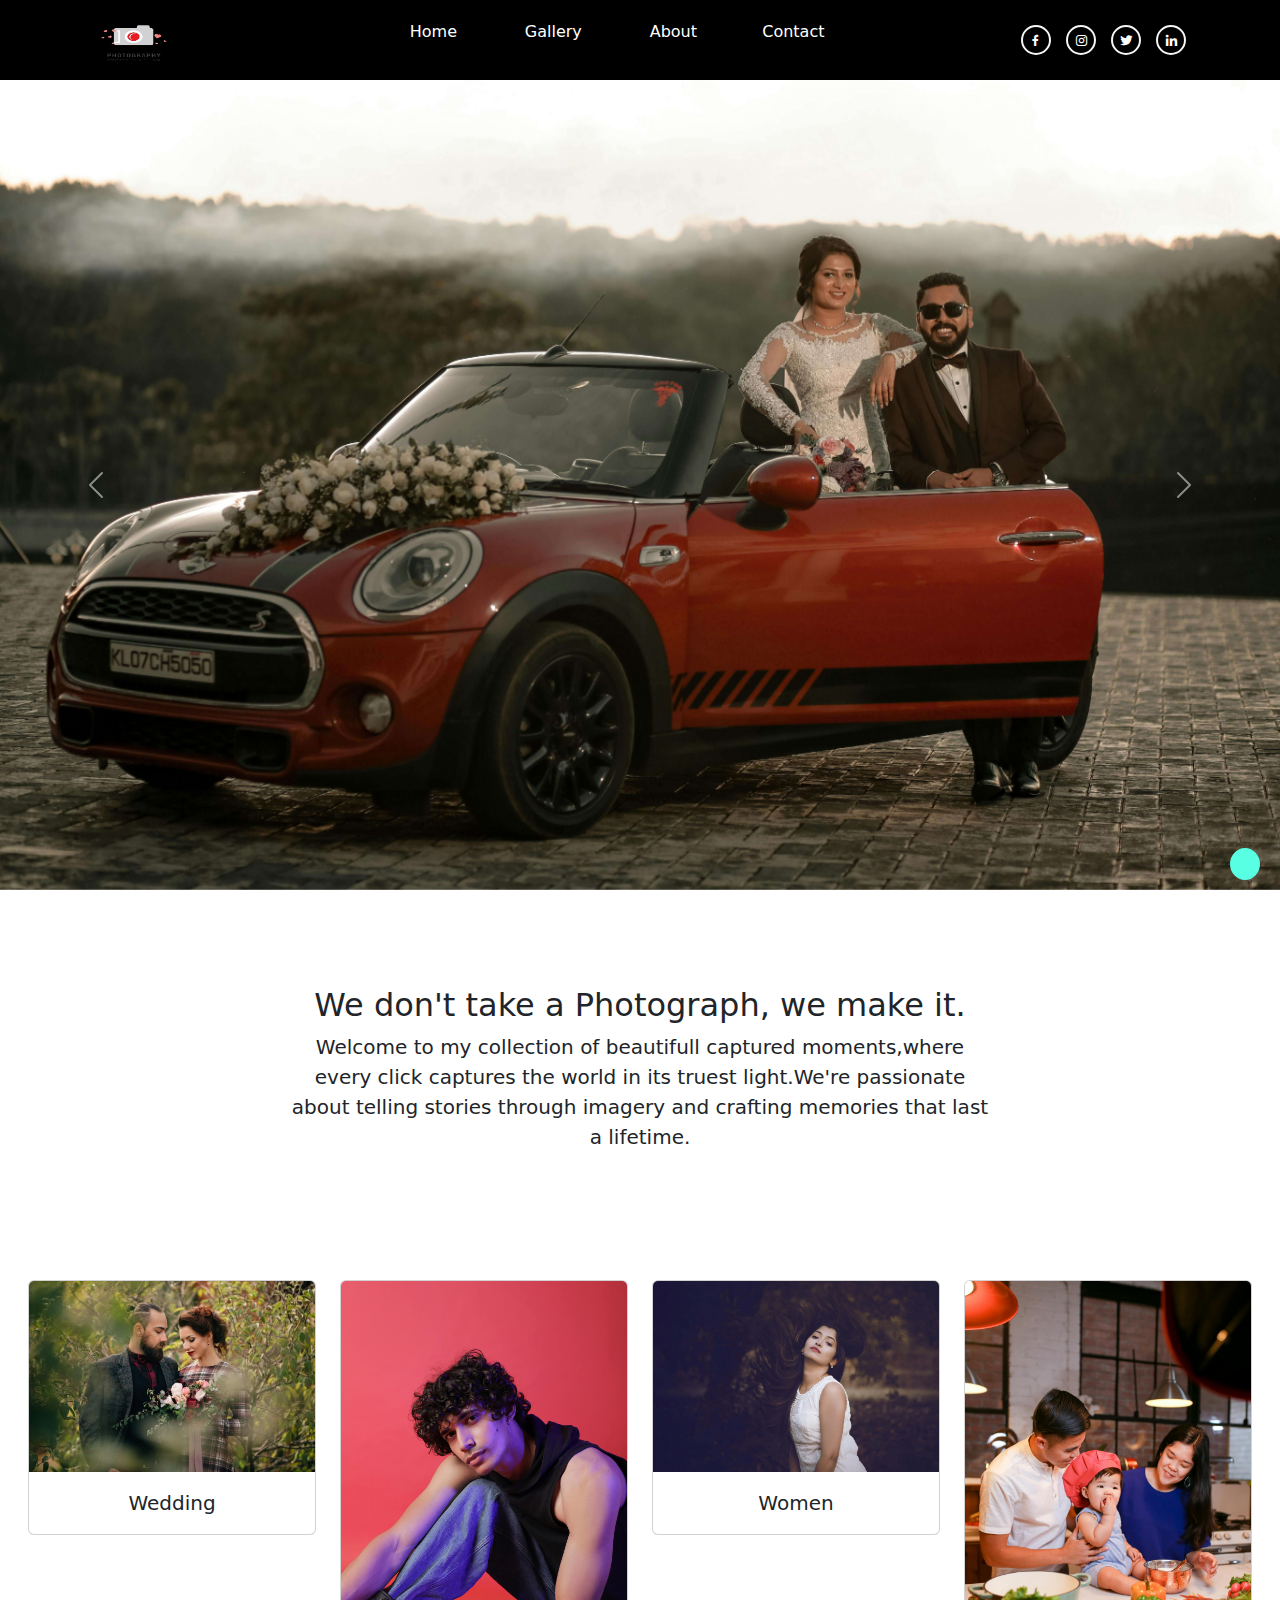
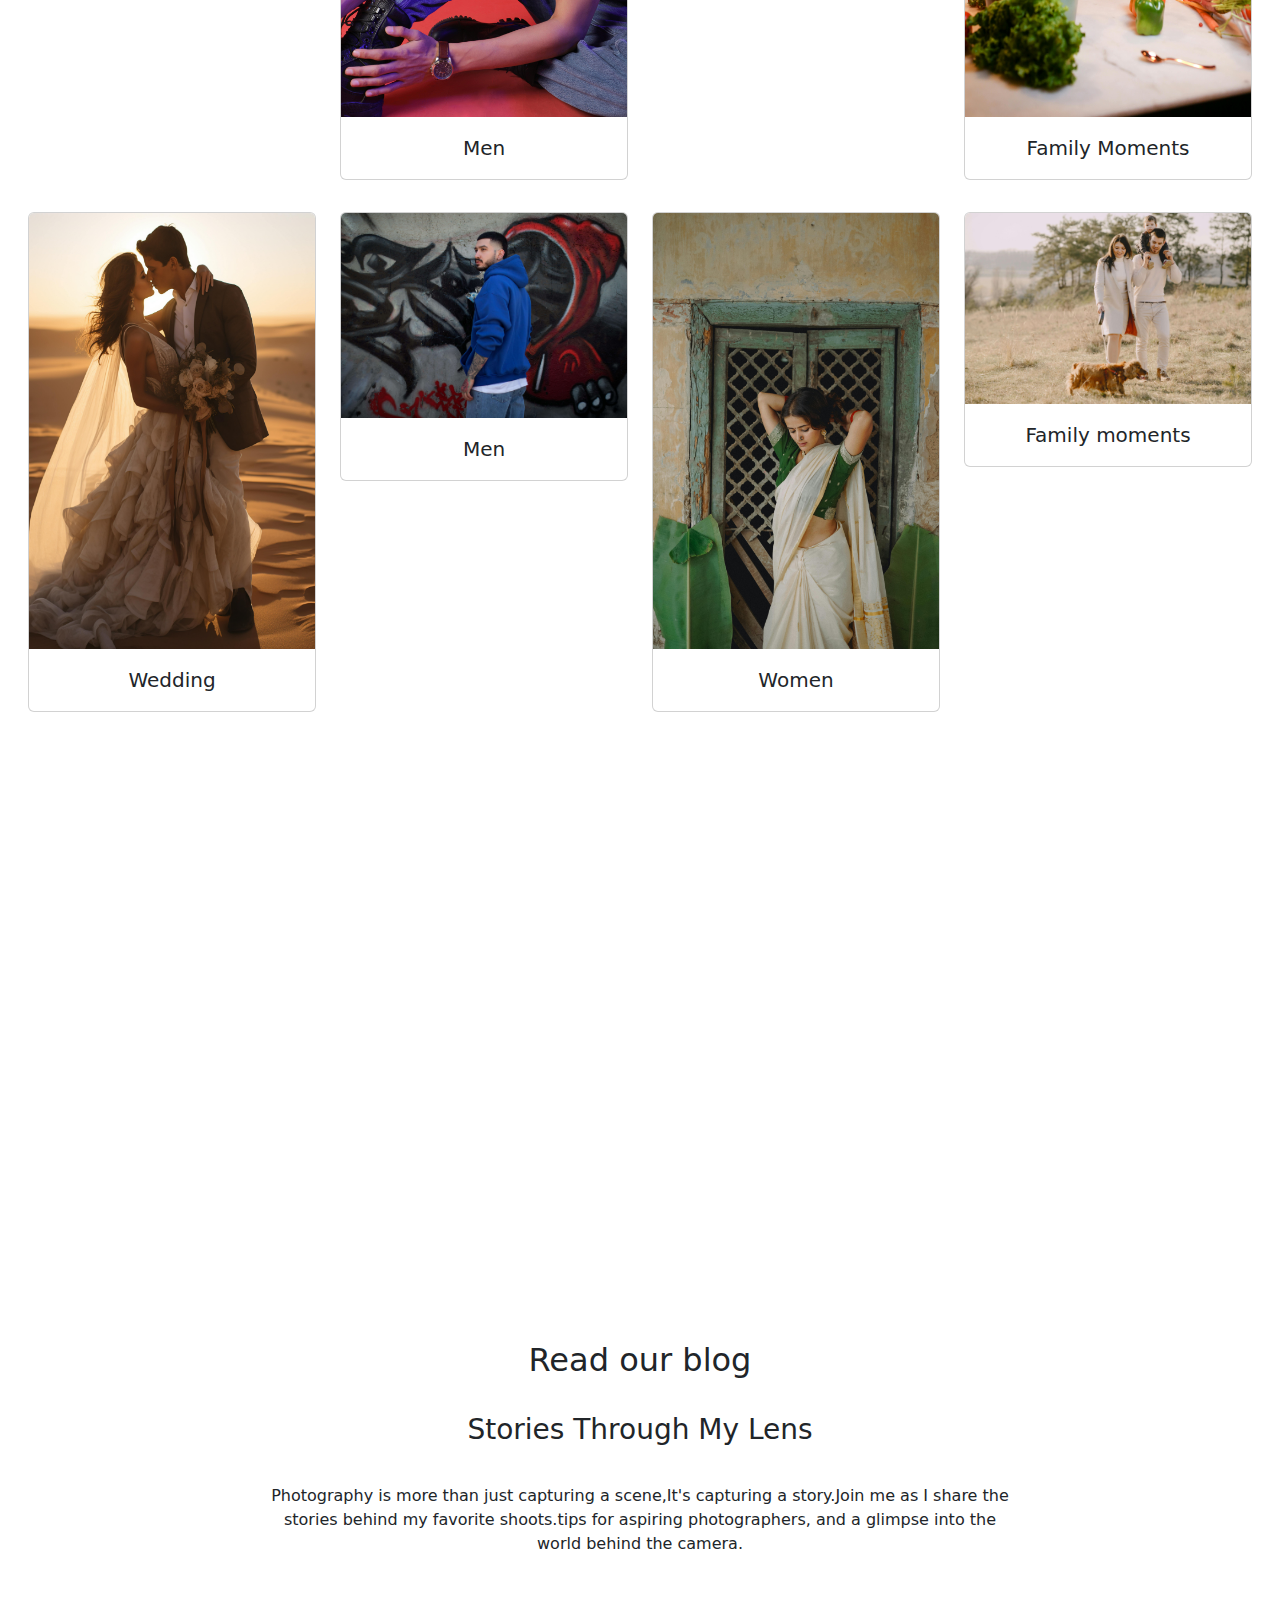
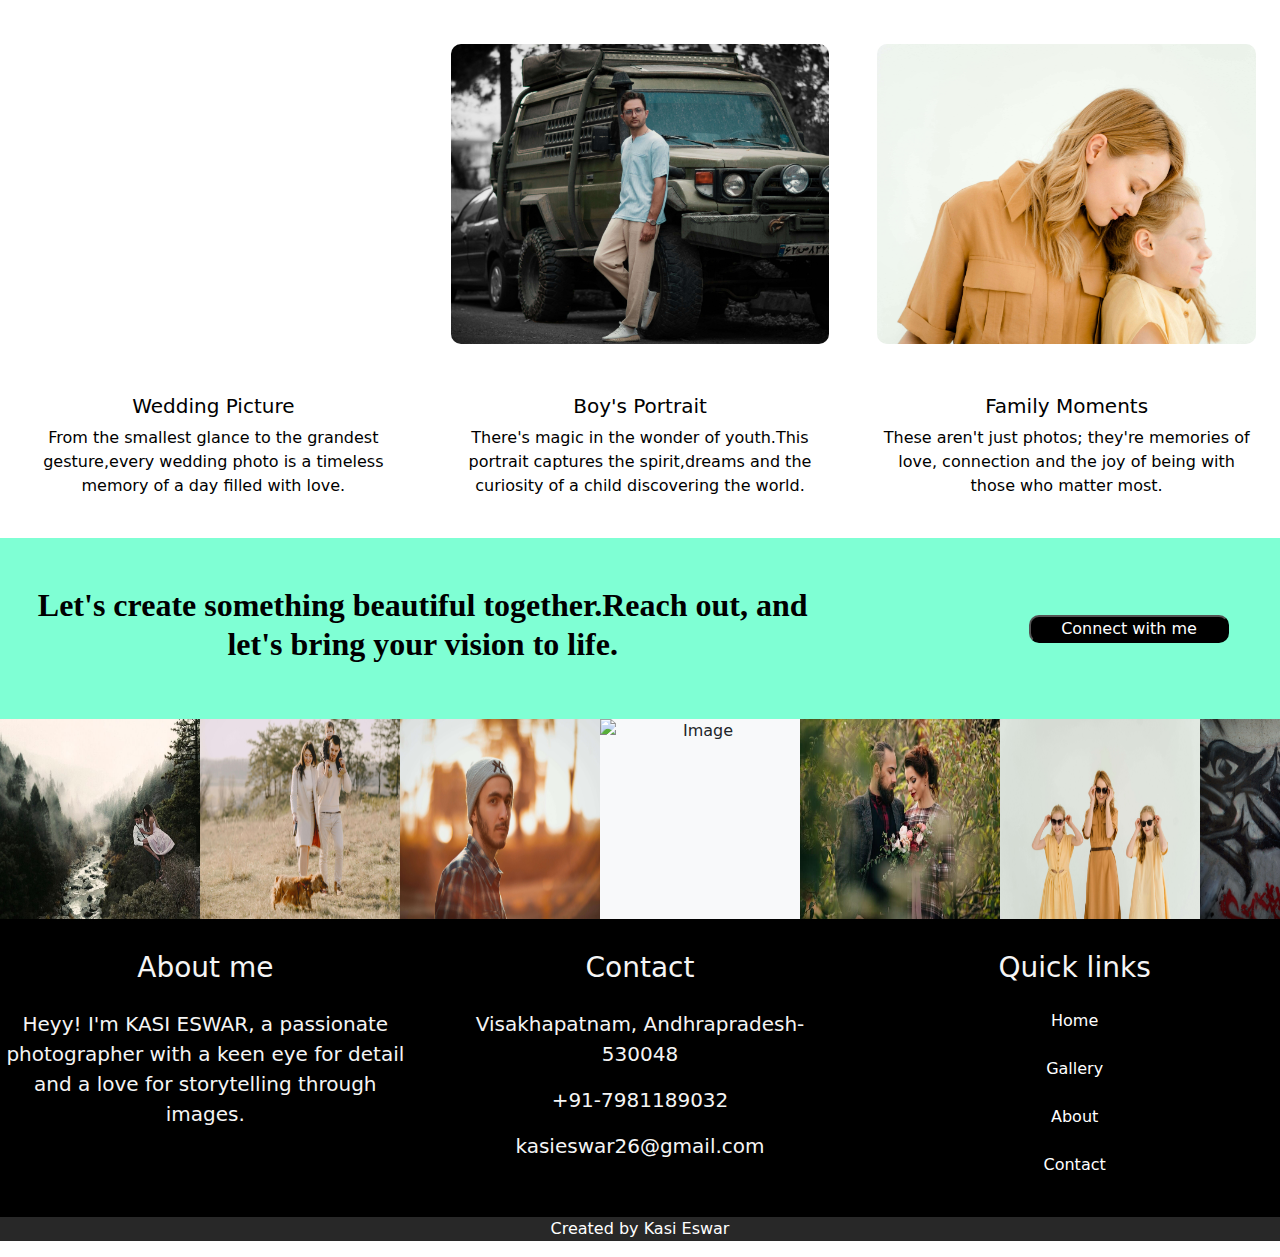
==== index.html @ 86a4ad82 "HTML" ====
<!DOCTYPE html>
<html lang="en">
<head>
    <meta charset="UTF-8">
    <meta name="viewport" content="width=device-width, initial-scale=1.0">
    <title>Document</title>
    <link href="https://cdn.jsdelivr.net/npm/bootstrap@5.3.3/dist/css/bootstrap.min.css" rel="stylesheet" integrity="sha384-QWTKZyjpPEjISv5WaRU9OFeRpok6YctnYmDr5pNlyT2bRjXh0JMhjY6hW+ALEwIH" crossorigin="anonymous">
    <script src="https://cdn.jsdelivr.net/npm/bootstrap@5.3.3/dist/js/bootstrap.bundle.min.js" integrity="sha384-YvpcrYf0tY3lHB60NNkmXc5s9fDVZLESaAA55NDzOxhy9GkcIdslK1eN7N6jIeHz" crossorigin="anonymous"></script>
    <link rel="stylesheet" href="style.css">
    <link rel="stylesheet" href="header.css">
    <link href='https://unpkg.com/boxicons@2.1.4/css/boxicons.min.css' rel='stylesheet'>
    <link rel="stylesheet" href="https://cdnjs.cloudflare.com/ajax/libs/font-awesome/6.6.0/css/all.min.css" integrity="sha512-Kc323vGBEqzTmouAECnVceyQqyqdsSiqLQISBL29aUW4U/M7pSPA/gEUZQqv1cwx4OnYxTxve5UMg5GT6L4JJg==" crossorigin="anonymous" referrerpolicy="no-referrer" />
</head>
<body>
      <!--Top button-->
      <a href="#">
        <div class="top">
            <i class="fa-solid fa-caret-up"></i>
        </div>
      </a>
      <!--Navbar-->
      <div id="header">
        <img src="./images/logo.png" alt="logo" height="150px" width="200px">
        <ul>
          <a href="#" class="active"><li>Home</li></a>
          <a href="#"><li>Gallery</li></a>
          <a href="#"><li>About</li></a>
          <a href="contact.html"><li>Contact</li></a>
        </ul>
        <div class="account">
          <a href="https://www.facebook.com/kasi.eswar.148"><i class='bx bxl-facebook'></i></a>
          <a href="https://instagram.com/dimple_charmboy"><i class='bx bxl-instagram'></i></a>
          <a href="https://twitter.com/KasiEswar8"><i class='bx bxl-twitter'></i></a>
          <a href="https://www.linkedin.com/in/kasi-eswar-6678b223a"><i class='bx bxl-linkedin'></i></a>
        </div>
      </div>

      <!--Carousel-->
      <div id="carouselExampleInterval" class="carousel slide" data-bs-ride="carousel" >
        <div class="carousel-inner">
          <div class="carousel-item active" data-bs-interval="10000">
            <img src="./images/couple3.jpg" class="d-block w-100" alt="..." id="carone">
          </div>
          <div class="carousel-item">
            <img src="./images/couple5.jpeg" class="d-block w-100" alt="..." id="carone">
          </div>
          <div class="carousel-item">
            <img src="./images/fam4.jpeg" class="d-block w-100" alt="..." id="carone">
          </div>
          <div class="carousel-item">
            <img src="./images/fam1.jpeg" class="d-block w-100" alt="..." id="carone">
          </div>
          <div class="carousel-item">
            <img src="./images/women2.jpeg" class="d-block w-100" alt="..." id="carone">
          </div>
        </div>
        <button class="carousel-control-prev" type="button" data-bs-target="#carouselExampleInterval" data-bs-slide="prev">
          <span class="carousel-control-prev-icon" aria-hidden="true"></span>
          <span class="visually-hidden">Previous</span>
        </button>
        <button class="carousel-control-next" type="button" data-bs-target="#carouselExampleInterval" data-bs-slide="next">
          <span class="carousel-control-next-icon" aria-hidden="true"></span>
          <span class="visually-hidden">Next</span>
        </button>
      </div>

      <!--paragraph section 1-->
      <div class="row p-5 m-5" id="par1">
        <div class="col-2"></div>
        <div class="col-8 text-center">
          <p class="h2">We don't take a Photograph, we make it.</p>
          <p class="lead">Welcome to my collection of beautifull captured moments,where every click captures the world in its truest light.We're passionate about telling stories through imagery and crafting memories that last a lifetime.</p>
        </div>
        <div class="col-2"></div>
      </div>

      <!--Images Section-->

      <div class="img1 p-3">
        <div class="card" style="width: 18rem;" >
          <img src="./images/couple6.jpg" class="card-img-top" alt="image" >
          <div class="card-body">
            <p class="card-text lead text-center">Wedding</p>
          </div>
        </div>

        <div class="card" style="width: 18rem;" id="sec">
          <img src="./images/portraits/men1.jpeg" class="card-img-top h-100" alt="image">
          <div class="card-body">
            <p class="card-text lead text-center">Men</p>
          </div>
        </div>

        <div class="card" style="width: 18rem;" >
          <img src="./images/women1.jpeg" class="card-img-top" alt="image">
          <div class="card-body">
            <p class="card-text lead text-center">Women</p>
          </div>
        </div>

        <div class="card" style="width: 18rem;" id="sec">
          <img src="./images/portraits/fam1.jpeg" class="card-img-top h-100" alt="image">
          <div class="card-body">
            <p class="card-text lead text-center">Family Moments</p>
          </div>
        </div>
      </div>

      <div class="img1 p-3">
        <div class="card" style="width: 18rem;" id="sec">
          <img src="./images/portraits/couple3.jpg" class="card-img-top h-100" alt="image">
          <div class="card-body">
            <p class="card-text lead text-center">Wedding</p>
          </div>
        </div>

        <div class="card" style="width: 18rem;">
          <img src="./images/men1.jpeg" class="card-img-top" alt="image">
          <div class="card-body">
            <p class="card-text lead text-center">Men</p>
          </div>
        </div>

        <div class="card" style="width: 18rem;" id="sec">
          <img src="./images/portraits/women1.jpeg" class="card-img-top h-100" alt="image">
          <div class="card-body">
            <p class="card-text lead text-center">Women</p>
          </div>
        </div>

        <div class="card" style="width: 18rem;">
          <img src="./images/fam2.jpeg" class="card-img-top" alt="image">
          <div class="card-body">
            <p class="card-text lead text-center">Family moments</p>
          </div>
        </div>
      </div>

      

      <!--paragraph section 2-->
      <div class="row" id="par2">
        <div class="col-2"></div>
        <div class="col-8 text-center">
          <p class="h2 p-5">Photography is the beauty of life captured.</p>
          <p class="lead">Capturing moments one click at a time, we believe in the magic of every photograph.Our passion for photograph is fueled bt the beauty,emotion, and stories we can convey through our lens.</p>
        </div>
        <div class="col-2"></div>
      </div>
      
      <!--Section-->
      <div class="container-fluid">
        <div class="row">
          <div class="col-2"></div>
          <div class="col-8 text-center p-5 blog1">
            <h2>Read our blog</h2>
            <h3>Stories Through My Lens</h3>
            <p>Photography is more than just capturing a scene,It's capturing a story.Join me as I share the stories behind my favorite shoots.tips for aspiring photographers, and a glimpse into the world behind the camera.</p>

          </div>
          <div class="col-2"></div>
        </div>
        <div class="row">
          <div class="col-4 p-4 text-center blog2">
            <div class="image1"></div>
            <div class="text-con">
              <h5>Wedding Picture</h5>
              <p>From the smallest glance to the grandest gesture,every wedding photo is a timeless memory of a day filled with love.</p>
            </div>
        </div>
          <div class="col-4 p-4 text-center blog2">
            <div class="image2"></div>
            <div class="text-con">
            <h5>Boy's Portrait</h5>
            <p>There's magic in the wonder of youth.This portrait captures the spirit,dreams and the curiosity of a child discovering the world.</p>
            </div>
          </div>
          <div class="col-4 p-4 text-center blog2">
            <div class="image3"></div>
            <div class="text-con">
            <h5>Family Moments</h5>
            <p>These aren't just photos; they're memories of love, connection and the joy of being with those who matter most.</p>
            </div>
          </div>
        </div>
      </div>
      
      <!--Section-->
      <div class="row" id="sec1">
        <div class="col-8 p-5 text-center" id="par3">
          <h2>Let's create something beautiful together.Reach out, and let's bring your vision to life.</h2>
          <!--
          <p class="lead">We'd love to hear from you! Whether it's a question, a project idea, or just a friendly hello, don,t hesitate to reach out.</p>
          -->
        </div>
        <div class="col-1"></div>
        <div class="col-3 d-flex justify-content-center align-items-center">
          <button class="bt">Connect with me</button>
        </div>
      </div>

      <!--Image section1-->
      <div class="imgflex bg-light text-center">
        <img src="./images/couple1.jpg"   alt="Image" height="200px" width="200px">
        <img src="./images/fam2.jpeg"   alt="Image" height="200px" width="200px">
        <img src="./images/men2.jpeg"   alt="Image" height="200px" width="200px">
        <img src="./images/women2.jpeg"   alt="Image" height="200px" width="200px">
        <img src="./images/couple6.jpg"   alt="Image" height="200px" width="200px">
        <img src="./images/fam4.jpeg"   alt="Image" height="200px" width="200px">
        <img src="./images/men1.jpeg"   alt="Image" height="200px" width="200px">
        <img src="./images/women1.jpeg"   alt="Image" height="200px" width="200px">
        
      </div>
      <!--Image section2-->
      
      <!--Bottom section-->

      <div class="row sec4">
        <div class="col-4 p-3 text-center par4">
          <h3 class="p-3">About me</h3>
          <p class="lead">Heyy! I'm KASI ESWAR, a passionate photographer with a keen eye for detail and a love for storytelling through images.</p>
          <!--
          <p class="lead">I aim to capture not just a moment but an entire narrative that speaks beyond words.Whether it,s a portrait, a landscape, or a candid moment, I strive to create images that evoke emotion and inspire memories</p>
          -->
        </div>
        <div class="col-4 p-3 text-center par4">
          <h3 class="p-3">Contact</h3>
          <p class="lead">Visakhapatnam, Andhrapradesh-530048</p>
          <p class="lead">+91-7981189032</p>
          <p class="lead">kasieswar26@gmail.com</p>
        </div>
        <div class="col-4 p-3 text-center par4">
          <h3 class="p-3">Quick links</h3>
          <a href="#"><li>Home</li></a>
          <a href="#gallery"><li>Gallery</li></a>
          <a href="#"><li>About</li></a>
          <a href="#contact"><li>Contact</li></a>
        </div>
      </div>

      <div class="footer">
        <p>Created by Kasi Eswar</p>
      </div>
</body>
</html>
---- style.css ----
*{
    margin: 0;
    padding: 0;
}

body{
    scroll-behavior: smooth;
    margin: 0;
    padding: 0;
    overflow-x: hidden;
    
}

#carone{
    height: 90vh;
    object-fit: cover;
    float: left;
}

#carone:hover{
    opacity: 0.9;
}

#par1{
    height: auto;
}



.img1{
    display: flex;
    justify-content: space-around;
    align-items: start;
    flex-wrap: wrap;
}

.img1 img:hover{
    opacity: 0.7;
}

#sec{
    height: 500px;
}

#par2{
    height: 60vh;
    width: 100%;
    background-image: url('https://img.freepik.com/free-photo/silhouettes-couple-standing-evening-lights_8353-1692.jpg?t=st=1731399075~exp=1731402675~hmac=c4b2c25f8d6508eb7ba165174be325881a58a50bb38bc8de1c5c36267f4571a4&w=740');
    background-size: cover;
    background-position: bottom;
    background-repeat: no-repeat;
    background-attachment: fixed;
    color: white;
    
}



.blog1 h2{
    padding: 25px;
    
}

.blog1 h3{
    padding-bottom: 30px;
    
}

.blog2 .image1{
    height: 300px;
    width: 100%;
    overflow: hidden;
    border-radius: 10px;
    position: relative; 
}

.blog2 .image1::before{
    content: "";
    position: absolute;
    top: 0;
    left: 0;
    width: 100%;
    height: 100%;
    background-image: url('./images/couple7.jpg');
    background-size: cover;
    background-position: center;
}

.blog2 .image1:hover::before{
    transform: scale(1.2);
    opacity: 0.8;
}

.text-con{
    margin-top: 50px;
    font-size: 16px;
    color: black;
}



.blog2 .image2{
    height: 300px;
    width: 100%;
    overflow: hidden;
    border-radius: 10px;
    position: relative; 
}

.blog2 .image2::before{
    content: "";
    position: absolute;
    top: 0;
    left: 0;
    width: 100%;
    height: 100%;
    background-image: url('./images/men3.jpeg');
    background-size: cover;
    background-position: center;
}

.blog2 .image2:hover::before{
    transform: scale(1.2);
    opacity: 0.8;
}

.blog2 .image3{
    height: 300px;
    width: 100%;
    overflow: hidden;
    border-radius: 10px;
    position: relative; 
}

.blog2 .image3::before{
    content: "";
    position: absolute;
    top: 0;
    left: 0;
    width: 100%;
    height: 100%;
    background-image: url('./images/fam3.jpeg');
    background-size: cover;
    background-position: center;
}

.blog2 .image3:hover::before{
    transform: scale(1.2);
    opacity: 0.8;
}

#sec1{
    background-color: aquamarine;
}

#par3 h2{
    color: black;
    font-family: "Playfair Display", serif;
    font-optical-sizing: auto;
    font-weight: 600;
    font-style: normal;
}

.bt{
    background-color: black;
    color: white;
    border-radius: 10px;
    height: auto;
    width: 200px;
}

.bt:hover{
    background-color: white;
    color: black;
    box-shadow: 0 0 10px black;
}

.imgflex{
    display: flex;
    flex-wrap: nowrap;
    overflow-x: hidden;
}

.imgflex img{
    max-width: 100%;
    height: auto;
    flex: 0 0 auto;
}
---- header.css ----
*{
    margin: 0;
    padding: 0;
}

body{
    margin: 0;
    padding: 0;
    width: 100%;
    overflow-x: hidden;
}

    

.top{
    background-color: rgb(88, 255, 227);
    color: black;
    border-radius: 50%;
    height: 32px;
    width: 30px;
    position: fixed;
    bottom: 0;
    right: 0;
    display: flex;
    justify-content: center;
    align-items: center;
    z-index: 69;
    margin: 20px;
}



#header{
    background-color: rgb(0, 0, 0);
    width: 100%;
    display: flex;
    flex-wrap: wrap;
    justify-content: space-around;
    align-items: center;
    position: sticky;
    top: 0;
    z-index: 40;
}

#header img{
    width: 100px;
    height: 70px;
    border-radius: 20px;
    display: flex;
    justify-content: flex-start;
    align-items: center;
}

#header ul{
    display: flex;
    justify-content: flex-end;
    align-items: center;
    gap: 10px; 
}

#header ul a{
    padding: 5%;
    list-style-type: none;
    color: white;
    text-decoration: none;
    width: 100px;
    text-align: center;
    padding: 5px 2px;
    border-radius: 10px;
    margin: 15px 10px 15px 0;
    transition: all 0.3s ease;
}

#header ul a:hover{
    background: whitesmoke;
    color: black;
    box-shadow: 0 3px 10px white;
    
}



.account a{
    display: inline-flex;
    justify-content: center;
    align-items: center;
    flex-wrap: wrap;
    width: 30px;
    height: 30px;
    background: transparent;
    border: 2px solid whitesmoke;
    border-radius: 50%;
    font-size: 15px;
    color: white;
    text-decoration: none;
    margin: 15px 10px 15px 0;
    position: relative;
    outline: none;
    transition: all 0.3s ease;
}

.account a:hover {
    background: whitesmoke;
    color: black;
    box-shadow: 0 0 20px white ;
}

.sec4{
    background-color: black;
    height: auto;
}

.par4{
    color: whitesmoke;
}

.par4 a{
    color: white;
    text-decoration: none;
    list-style: none;
    margin: 15px 10px 15px 0;
}

.footer{
    background-color: rgba(0, 0, 0, 0.842);
}

.footer p{
    color: white;
    text-align: center;
    width: 100%;
}


/*
.active{
    background-color: whitesmoke;
    color: black;
    font-weight: bold;
}
    */
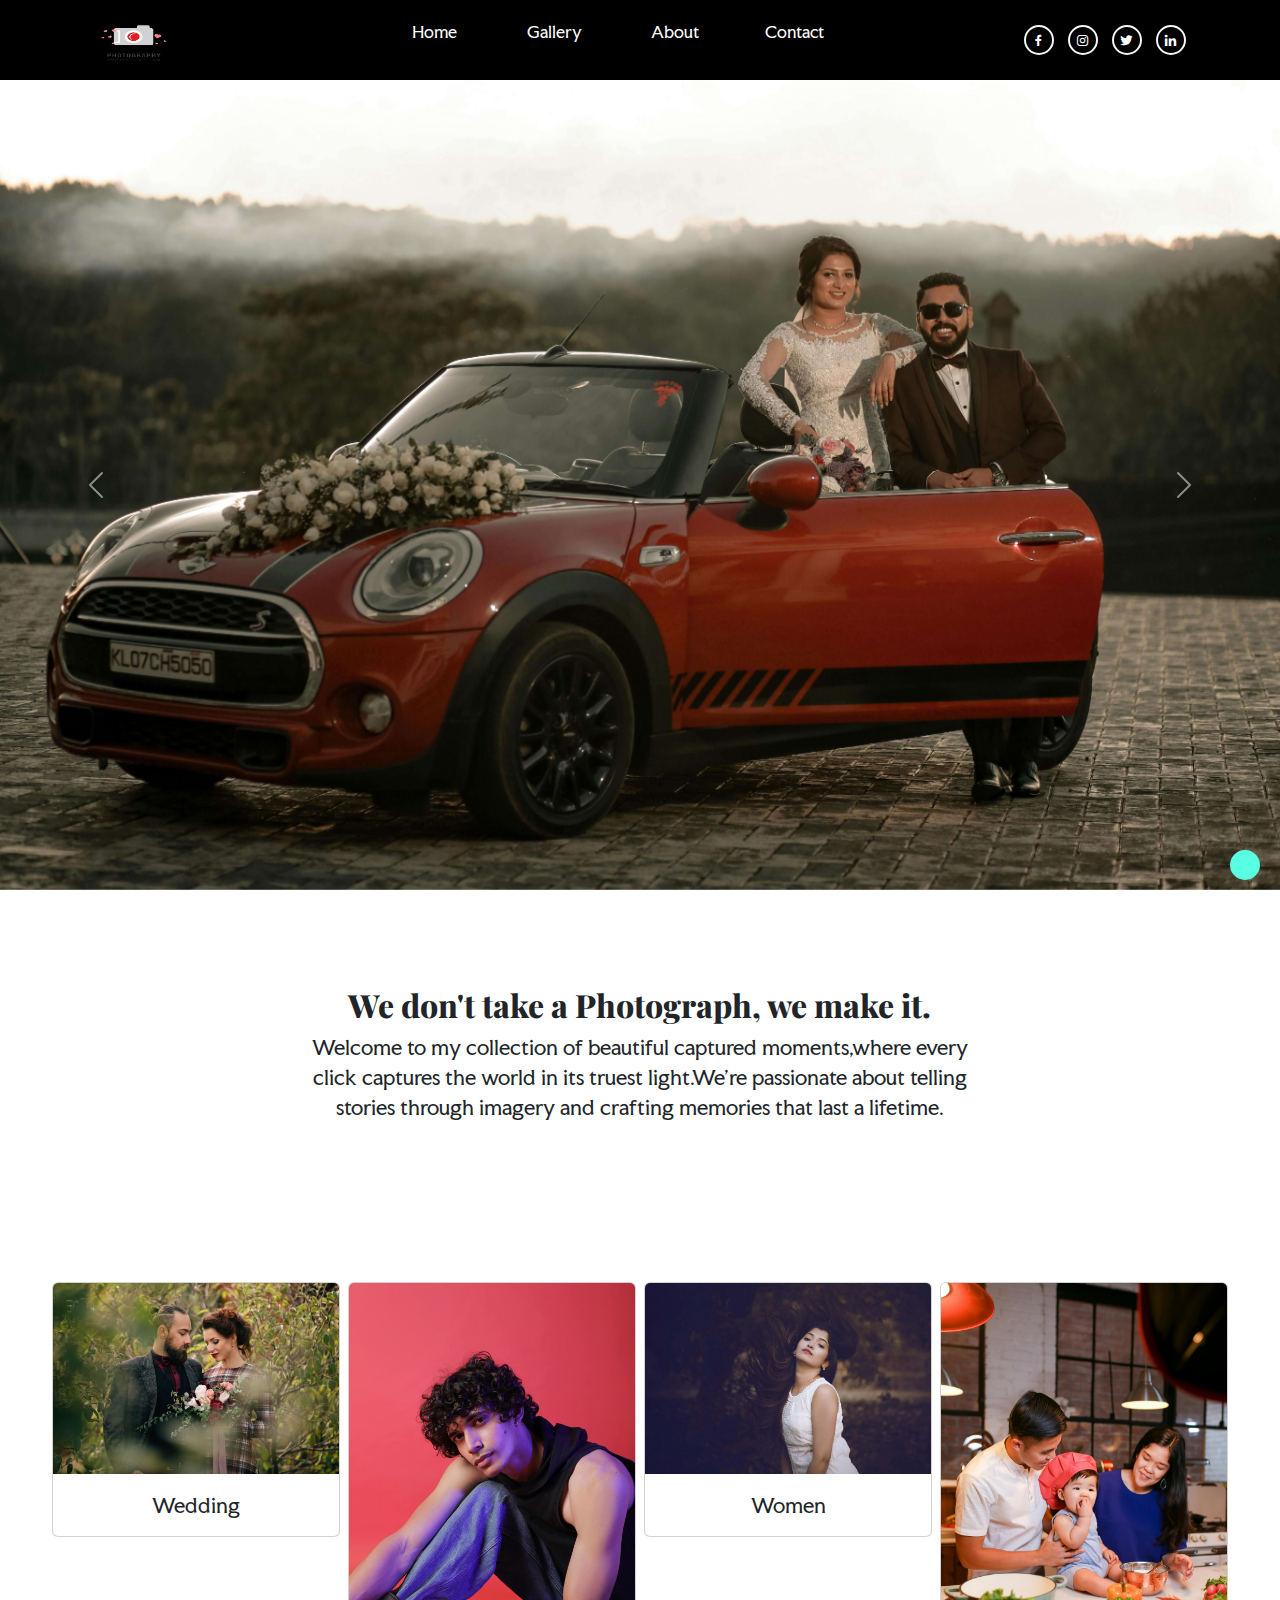
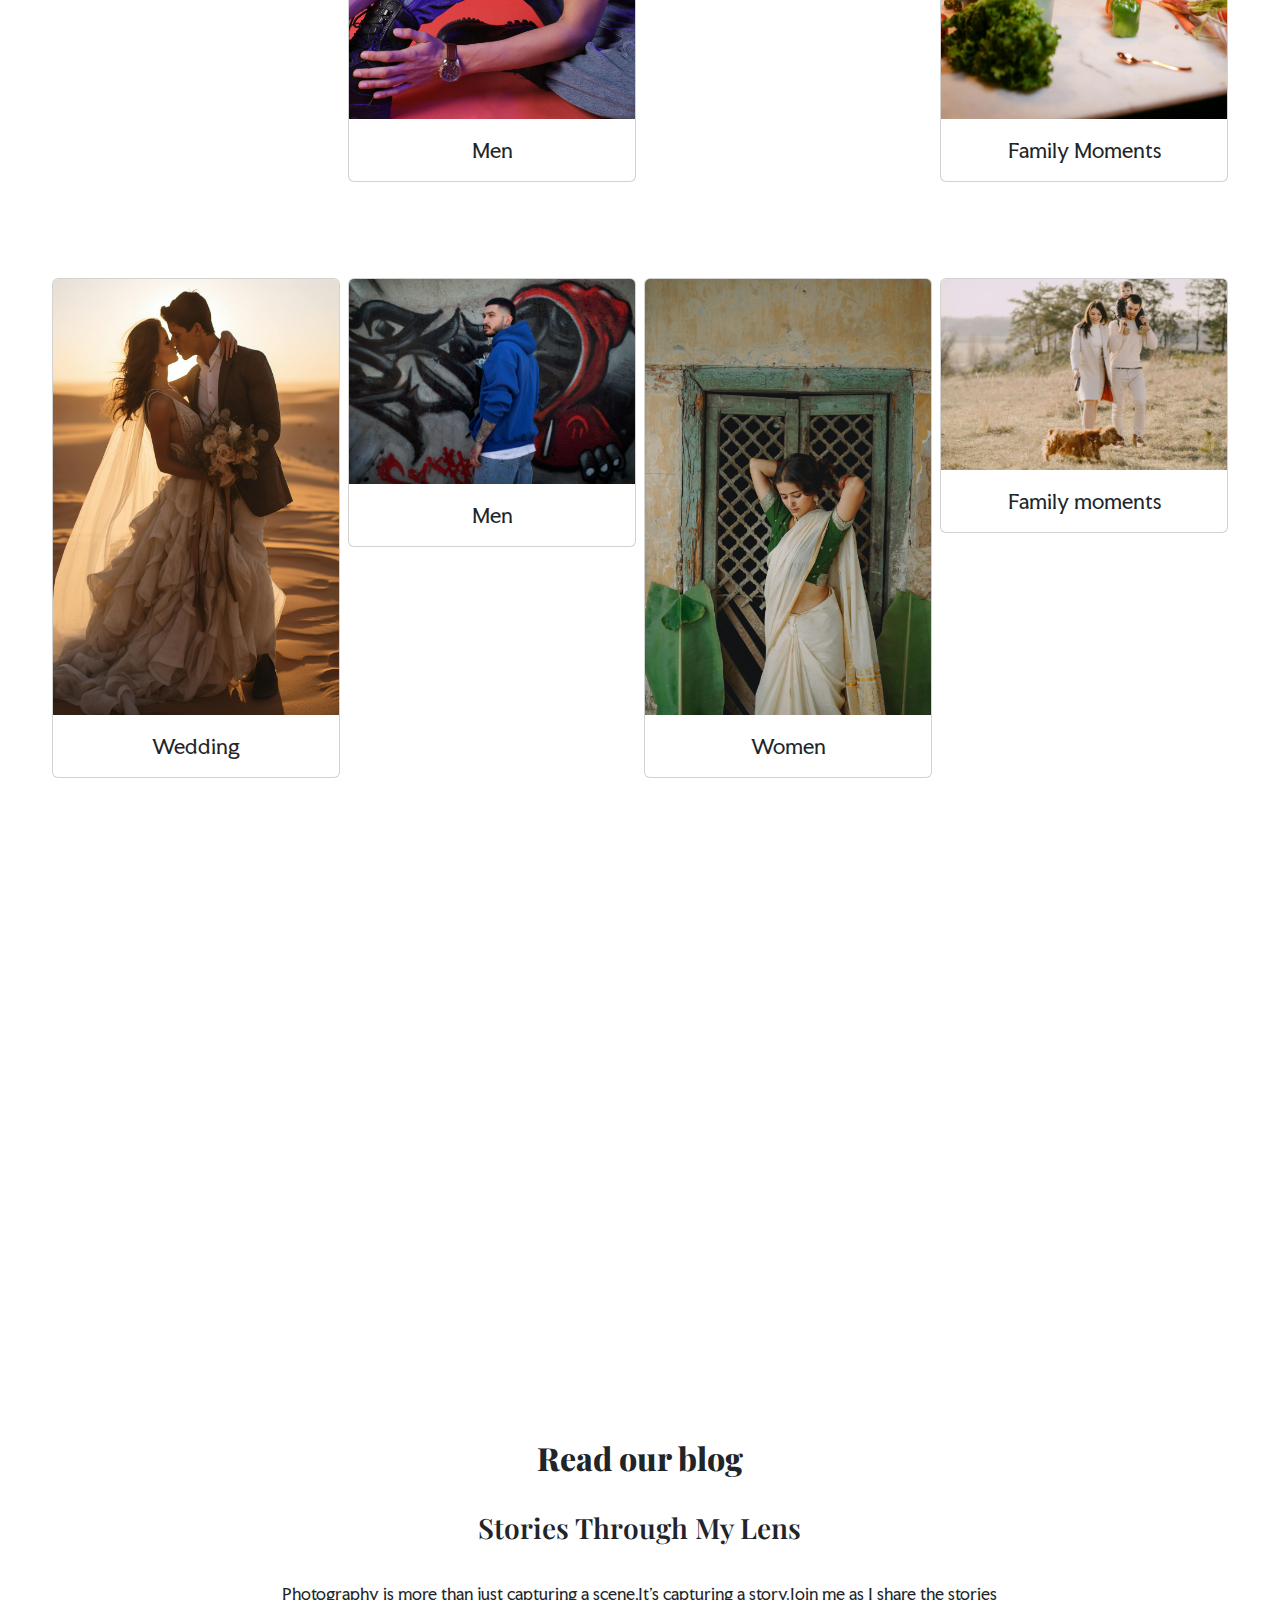
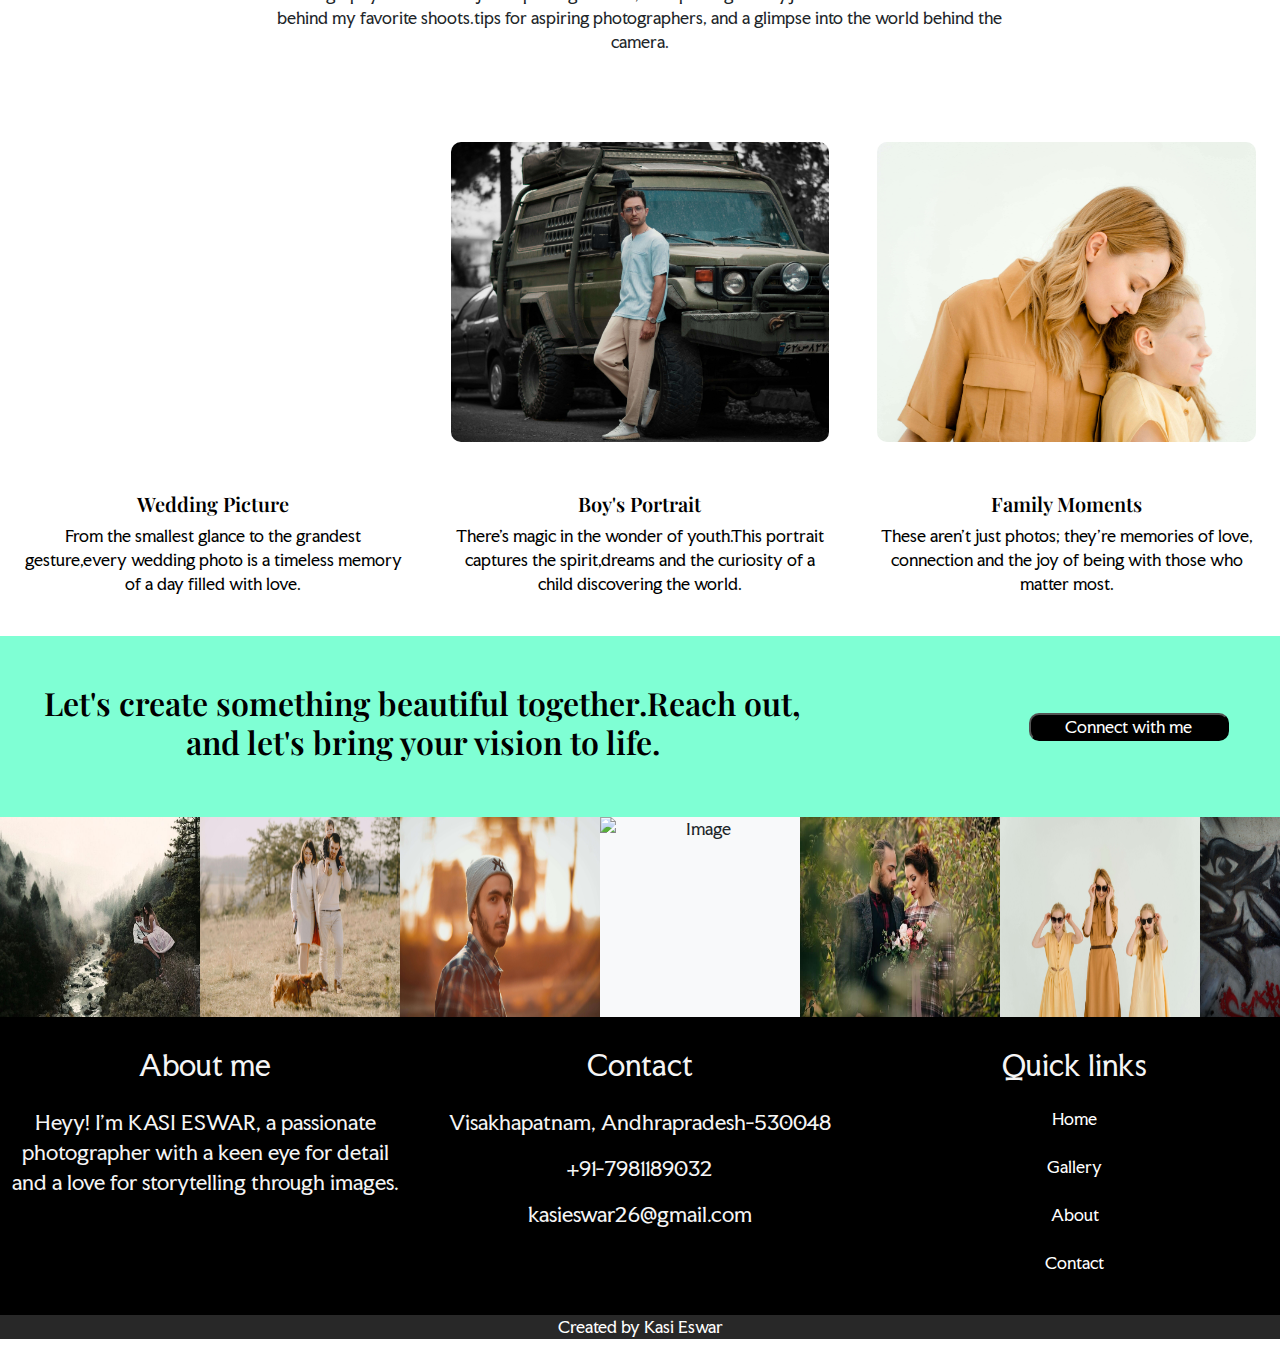
==== commit be98da2a: "complete" ====
--- a/index.html
+++ b/index.html
@@ -12,6 +12,7 @@
     <link rel="stylesheet" href="https://cdnjs.cloudflare.com/ajax/libs/font-awesome/6.6.0/css/all.min.css" integrity="sha512-Kc323vGBEqzTmouAECnVceyQqyqdsSiqLQISBL29aUW4U/M7pSPA/gEUZQqv1cwx4OnYxTxve5UMg5GT6L4JJg==" crossorigin="anonymous" referrerpolicy="no-referrer" />
 </head>
 <body>
+
       <!--Top button-->
       <a href="#">
         <div class="top">
@@ -35,7 +36,8 @@
         </div>
       </div>
 
-      <!--Carousel-->
+
+      <!--Carousels-->
       <div id="carouselExampleInterval" class="carousel slide" data-bs-ride="carousel" >
         <div class="carousel-inner">
           <div class="carousel-item active" data-bs-interval="10000">
@@ -69,14 +71,14 @@
         <div class="col-2"></div>
         <div class="col-8 text-center">
           <p class="h2">We don't take a Photograph, we make it.</p>
-          <p class="lead">Welcome to my collection of beautifull captured moments,where every click captures the world in its truest light.We're passionate about telling stories through imagery and crafting memories that last a lifetime.</p>
+          <p class="lead">Welcome to my collection of beautiful captured moments,where every click captures the world in its truest light.We're passionate about telling stories through imagery and crafting memories that last a lifetime.</p>
         </div>
         <div class="col-2"></div>
       </div>
 
       <!--Images Section-->
 
-      <div class="img1 p-3">
+      <div class="img1 p-5">
         <div class="card" style="width: 18rem;" >
           <img src="./images/couple6.jpg" class="card-img-top" alt="image" >
           <div class="card-body">
@@ -106,7 +108,7 @@
         </div>
       </div>
 
-      <div class="img1 p-3">
+      <div class="img1 p-5">
         <div class="card" style="width: 18rem;" id="sec">
           <img src="./images/portraits/couple3.jpg" class="card-img-top h-100" alt="image">
           <div class="card-body">
@@ -233,7 +235,7 @@
           <h3 class="p-3">Quick links</h3>
           <a href="#"><li>Home</li></a>
           <a href="#gallery"><li>Gallery</li></a>
-          <a href="#"><li>About</li></a>
+          <a href="#about"><li>About</li></a>
           <a href="#contact"><li>Contact</li></a>
         </div>
       </div>
--- a/style.css
+++ b/style.css
@@ -1,15 +1,35 @@
-
+@import url('https://fonts.googleapis.com/css2?family=Faculty+Glyphic&display=swap');
+@import url('https://fonts.googleapis.com/css2?family=Playfair+Display:ital,wght@0,600;1,600&display=swap');
+@import url('https://fonts.googleapis.com/css2?family=Playfair+Display:ital,wght@0,800;1,800&display=swap');
+
+/*.faculty-glyphic-regular {
+    font-family: "Faculty Glyphic", sans-serif;
+    font-weight: 400;
+    font-style: normal;
+  }
+
+
+font-family: "Playfair Display", serif;
+font-optical-sizing: auto;
+font-weight: 800;
+font-style: normal;
+
+
+  font-family: "Playfair Display", serif;
+  font-optical-sizing: auto;
+  font-weight: 600;
+  font-style: normal;*/
 *{
     margin: 0;
     padding: 0;
 }
 
 body{
-    scroll-behavior: smooth;
     margin: 0;
     padding: 0;
     overflow-x: hidden;
-    
+    font-family: "Faculty Glyphic", sans-serif;
+    font-weight: 400;
 }
 
 #carone{
@@ -26,7 +46,12 @@
     height: auto;
 }
 
-
+#par1 .col-8 .h2{
+    font-family: "Playfair Display", serif;
+    font-optical-sizing: auto;
+    font-weight: 800;
+    font-style: normal;
+}
 
 .img1{
     display: flex;
@@ -55,16 +80,27 @@
     
 }
 
-
+#par2 .col-8 .h2{
+    font-family: "Playfair Display", serif;
+    font-optical-sizing: auto;
+    font-weight: 800;
+    font-style: normal;
+}
 
 .blog1 h2{
     padding: 25px;
-    
+    font-family: "Playfair Display", serif;
+    font-optical-sizing: auto;
+    font-weight: 800;
+    font-style: normal;
 }
 
 .blog1 h3{
     padding-bottom: 30px;
-    
+    font-family: "Playfair Display", serif;
+    font-optical-sizing: auto;
+    font-weight: 600;
+    font-style: normal;
 }
 
 .blog2 .image1{
@@ -98,7 +134,12 @@
     color: black;
 }
 
-
+.text-con h5{
+    font-family: "Playfair Display", serif;
+    font-optical-sizing: auto;
+    font-weight: 600;
+    font-style: normal;
+}
 
 .blog2 .image2{
     height: 300px;
--- a/header.css
+++ b/header.css
@@ -1,4 +1,4 @@
-
+@import url('https://fonts.googleapis.com/css2?family=Faculty+Glyphic&display=swap');
 
 
 *{
@@ -11,15 +11,17 @@
     padding: 0;
     width: 100%;
     overflow-x: hidden;
+    scroll-behavior: smooth;
+    font-family: "Faculty Glyphic", sans-serif;
+    font-weight: 400;
+    font-style: normal;
 }
-
-    
 
 .top{
     background-color: rgb(88, 255, 227);
     color: black;
     border-radius: 50%;
-    height: 32px;
+    height: 30px;
     width: 30px;
     position: fixed;
     bottom: 0;
@@ -81,8 +83,6 @@
     
 }
 
-
-
 .account a{
     display: inline-flex;
     justify-content: center;
@@ -134,7 +134,6 @@
     width: 100%;
 }
 
-
 /*
 .active{
     background-color: whitesmoke;
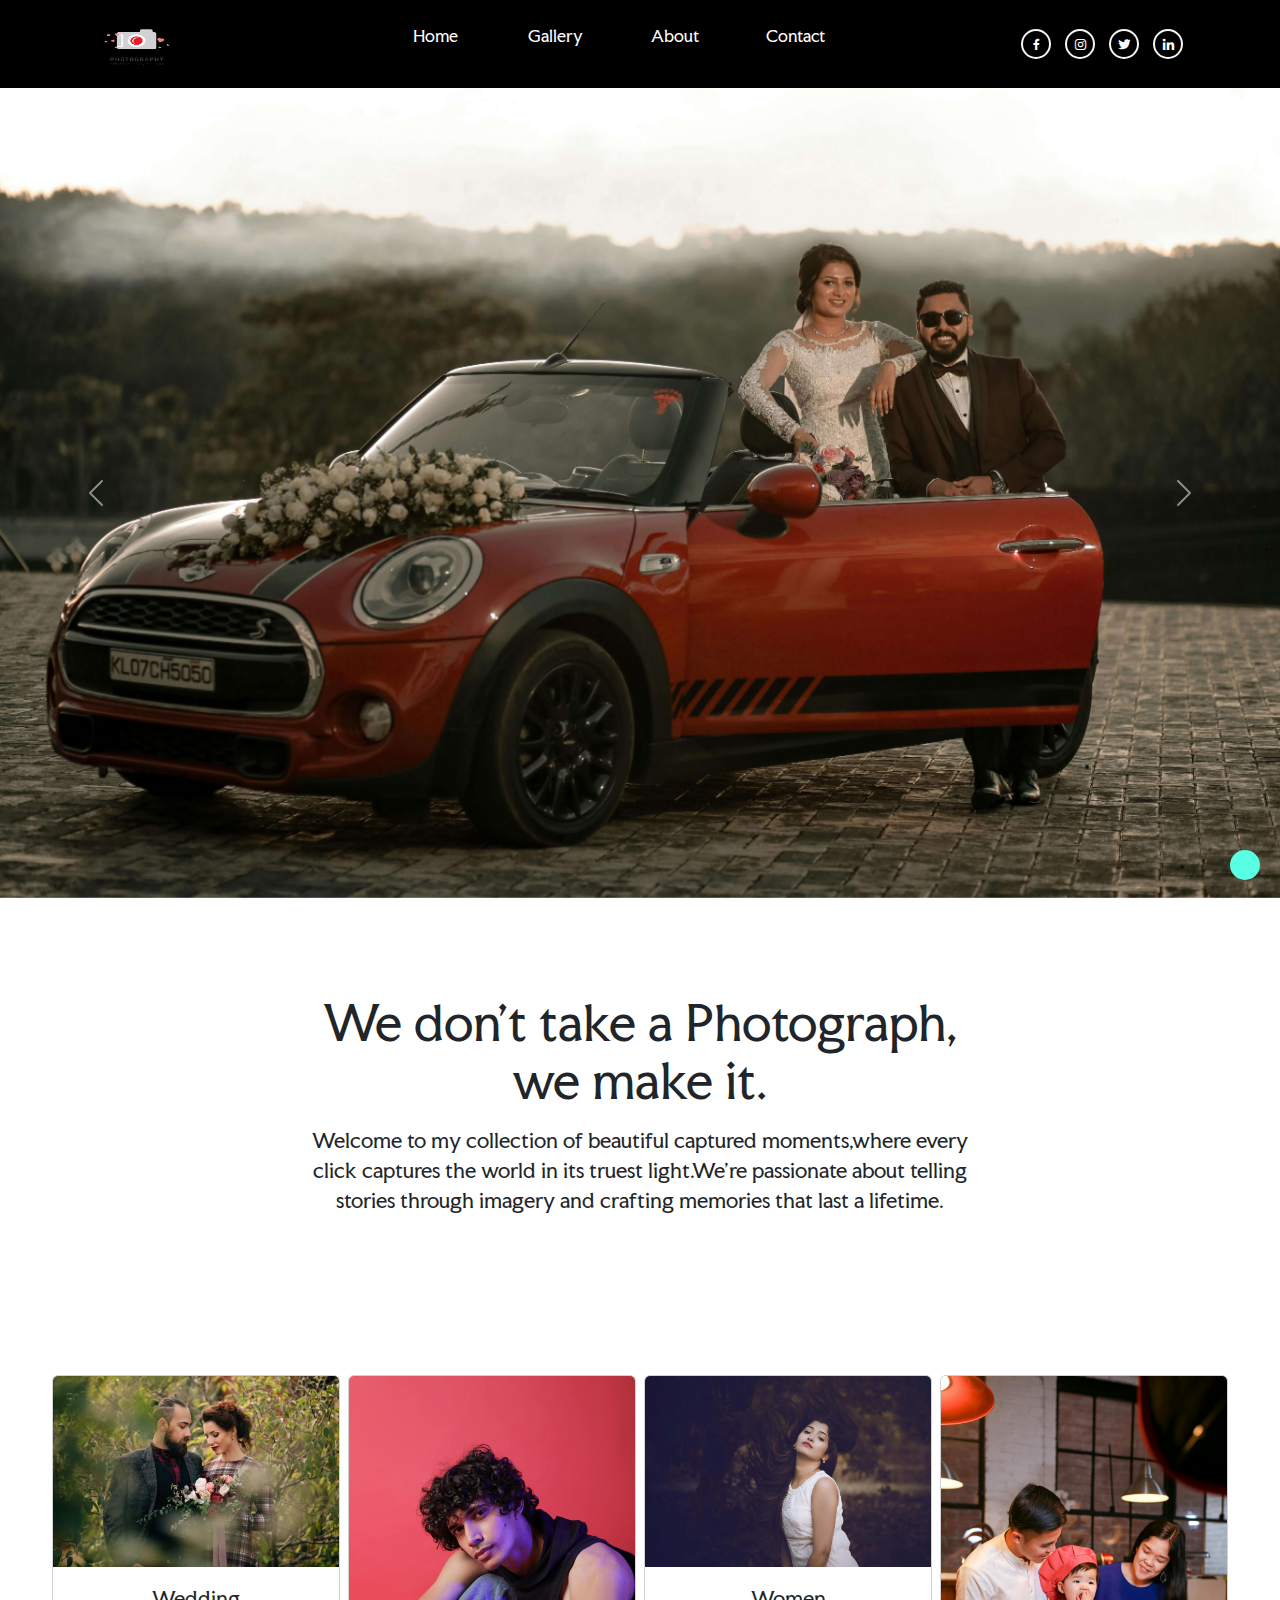
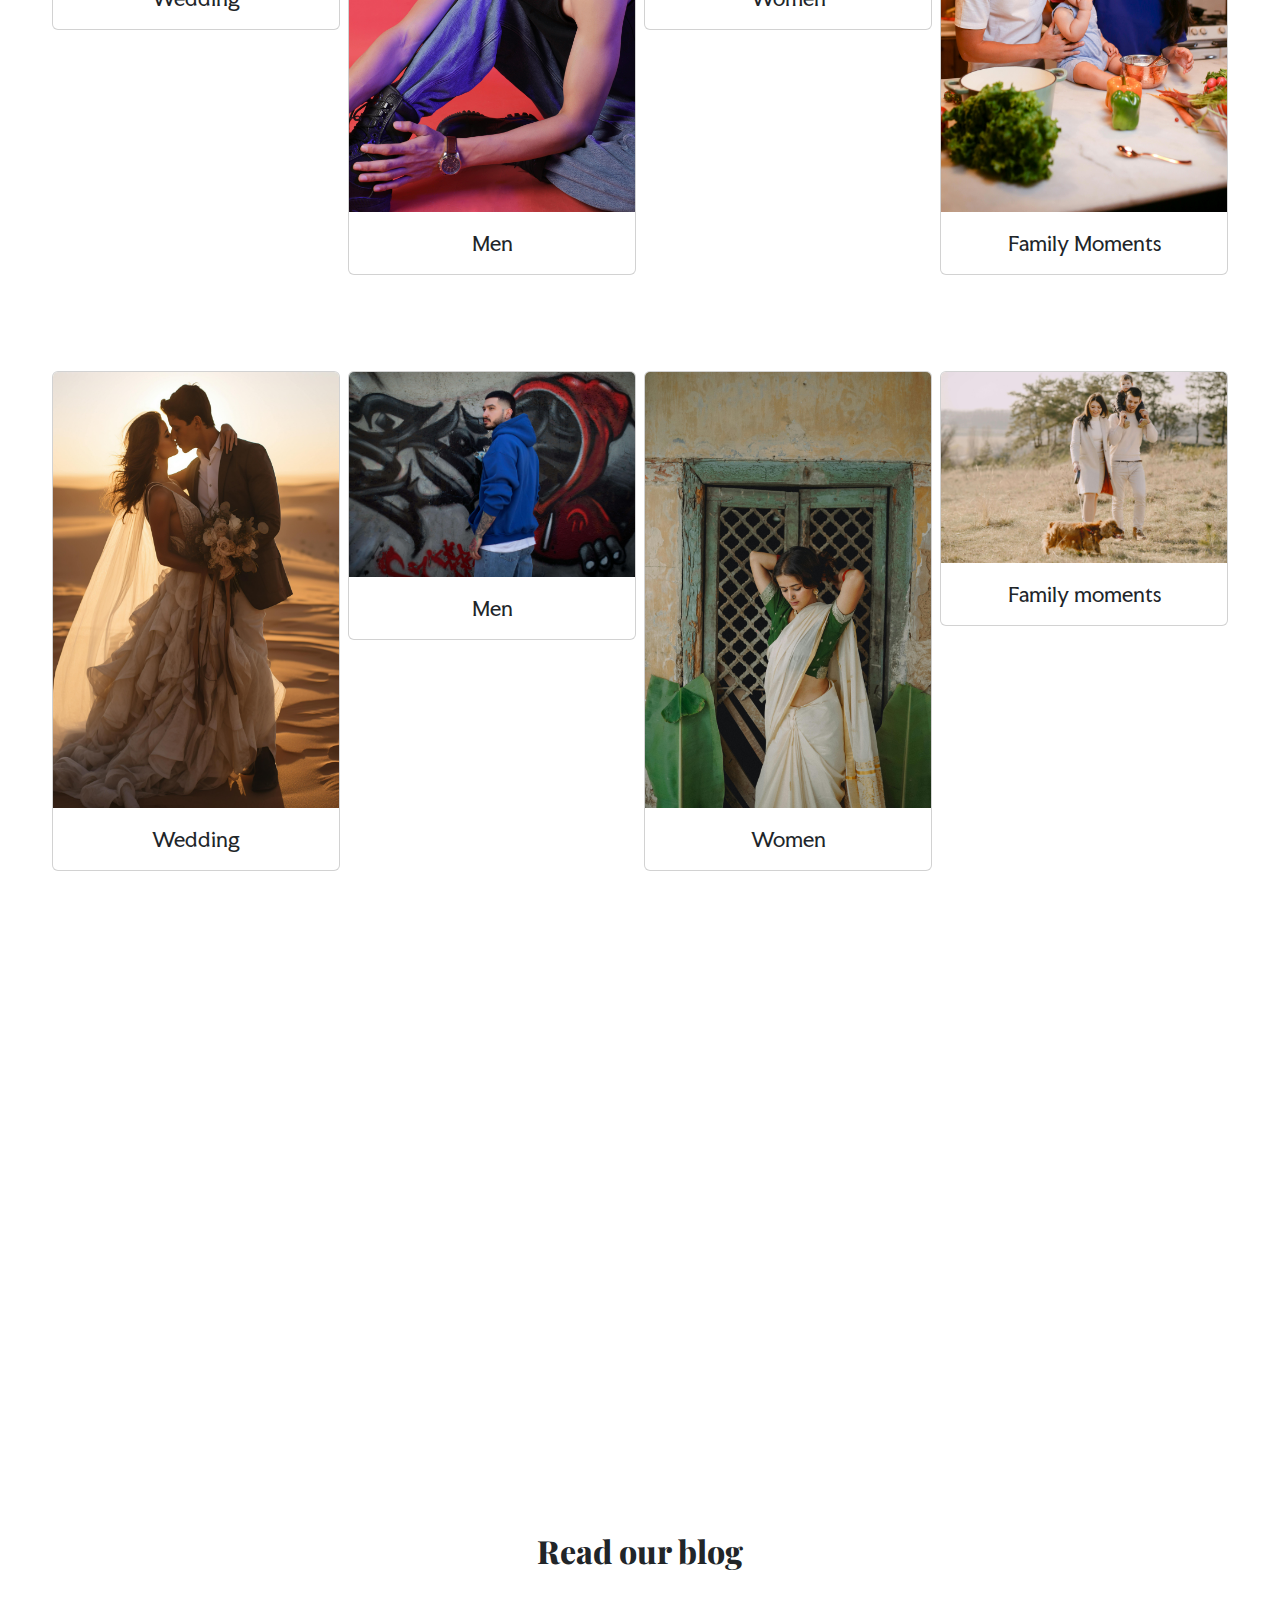
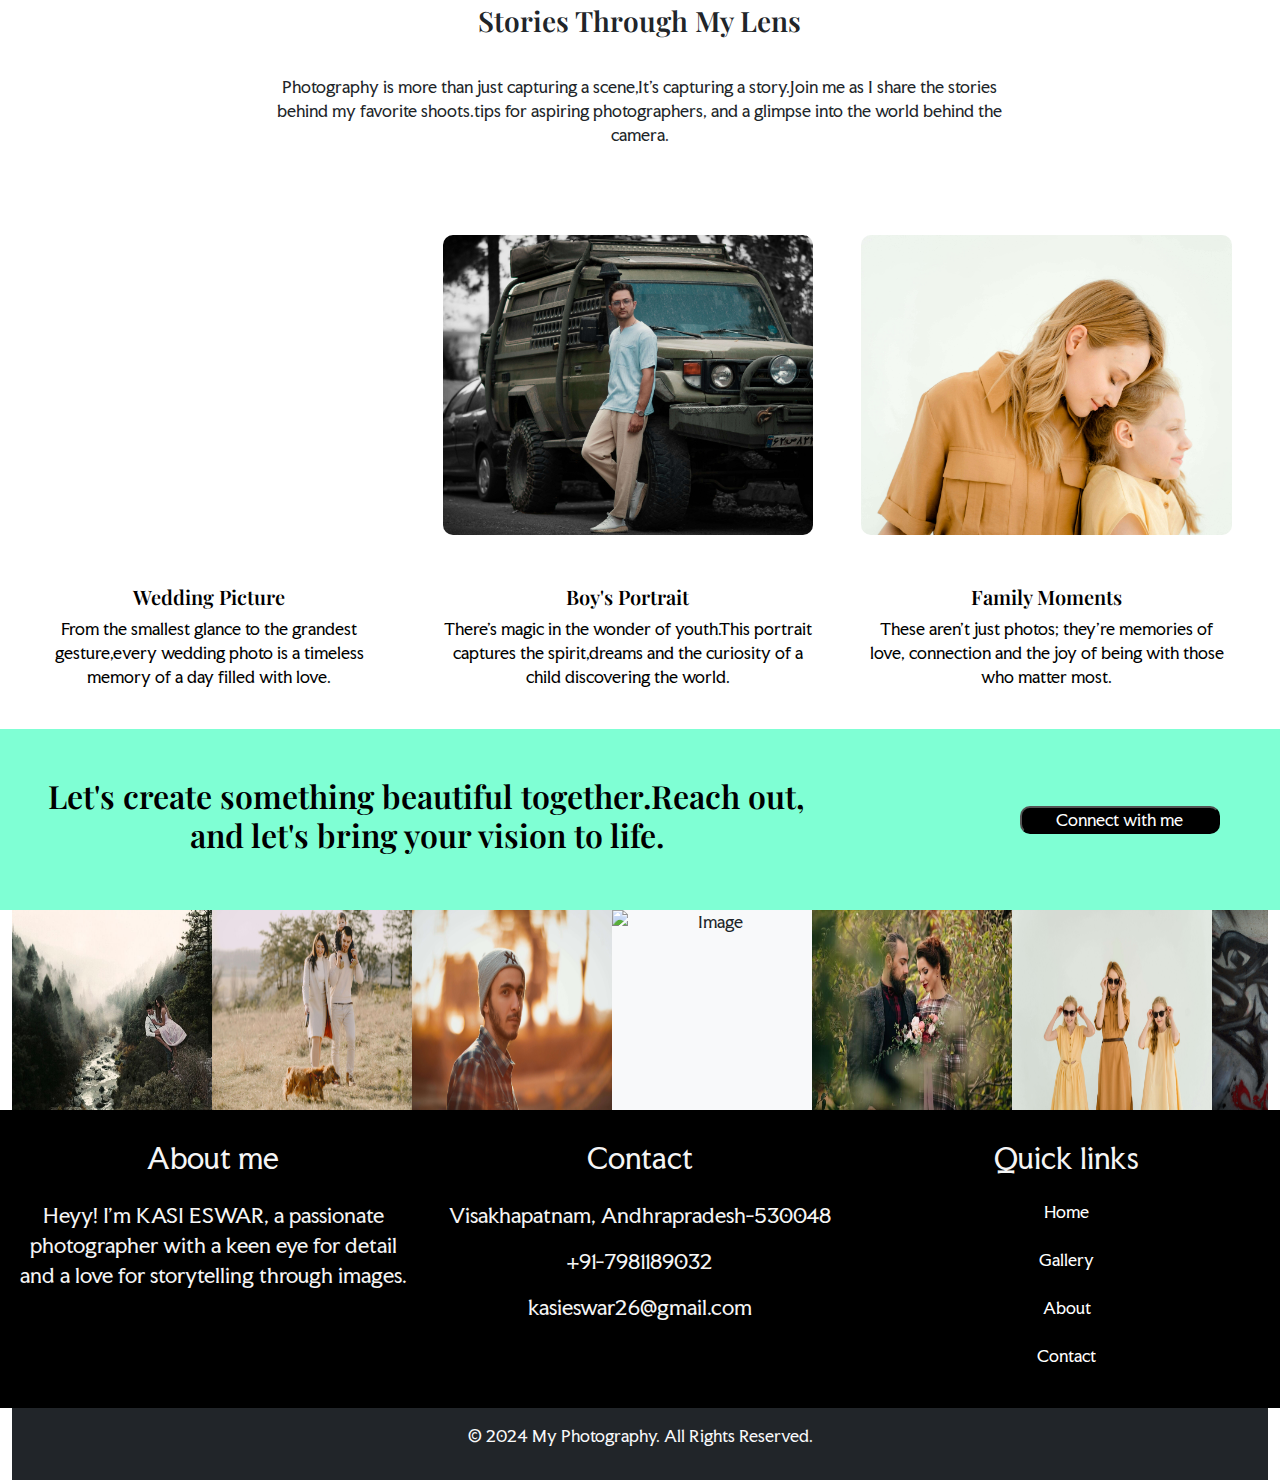
==== commit 993a2634: "Saved local changes" ====
--- a/index.html
+++ b/index.html
@@ -3,7 +3,7 @@
 <head>
     <meta charset="UTF-8">
     <meta name="viewport" content="width=device-width, initial-scale=1.0">
-    <title>Document</title>
+    <title>Through the Lens: Art, Emotion, Story</title>
     <link href="https://cdn.jsdelivr.net/npm/bootstrap@5.3.3/dist/css/bootstrap.min.css" rel="stylesheet" integrity="sha384-QWTKZyjpPEjISv5WaRU9OFeRpok6YctnYmDr5pNlyT2bRjXh0JMhjY6hW+ALEwIH" crossorigin="anonymous">
     <script src="https://cdn.jsdelivr.net/npm/bootstrap@5.3.3/dist/js/bootstrap.bundle.min.js" integrity="sha384-YvpcrYf0tY3lHB60NNkmXc5s9fDVZLESaAA55NDzOxhy9GkcIdslK1eN7N6jIeHz" crossorigin="anonymous"></script>
     <link rel="stylesheet" href="style.css">
@@ -12,16 +12,15 @@
     <link rel="stylesheet" href="https://cdnjs.cloudflare.com/ajax/libs/font-awesome/6.6.0/css/all.min.css" integrity="sha512-Kc323vGBEqzTmouAECnVceyQqyqdsSiqLQISBL29aUW4U/M7pSPA/gEUZQqv1cwx4OnYxTxve5UMg5GT6L4JJg==" crossorigin="anonymous" referrerpolicy="no-referrer" />
 </head>
 <body>
-
-      <!--Top button-->
+  <!--Top button-->
       <a href="#">
         <div class="top">
             <i class="fa-solid fa-caret-up"></i>
         </div>
       </a>
       <!--Navbar-->
-      <div id="header">
-        <img src="./images/logo.png" alt="logo" height="150px" width="200px">
+      <div id="header" class="d-flex flex-wrap align-items-center sticky-top p-1">
+        <img src="./images/logo.png" alt="logo" class="rounded-circle">
         <ul>
           <a href="#" class="active"><li>Home</li></a>
           <a href="#"><li>Gallery</li></a>
@@ -70,7 +69,7 @@
       <div class="row p-5 m-5" id="par1">
         <div class="col-2"></div>
         <div class="col-8 text-center">
-          <p class="h2">We don't take a Photograph, we make it.</p>
+          <p class="display-5">We don't take a Photograph, we make it.</p>
           <p class="lead">Welcome to my collection of beautiful captured moments,where every click captures the world in its truest light.We're passionate about telling stories through imagery and crafting memories that last a lifetime.</p>
         </div>
         <div class="col-2"></div>
@@ -150,7 +149,7 @@
         <div class="col-2"></div>
       </div>
       
-      <!--Section-->
+      <!--Blog Section-->
       <div class="container-fluid">
         <div class="row">
           <div class="col-2"></div>
@@ -158,10 +157,9 @@
             <h2>Read our blog</h2>
             <h3>Stories Through My Lens</h3>
             <p>Photography is more than just capturing a scene,It's capturing a story.Join me as I share the stories behind my favorite shoots.tips for aspiring photographers, and a glimpse into the world behind the camera.</p>
-
           </div>
           <div class="col-2"></div>
-        </div>
+        
         <div class="row">
           <div class="col-4 p-4 text-center blog2">
             <div class="image1"></div>
@@ -240,8 +238,10 @@
         </div>
       </div>
 
-      <div class="footer">
-        <p>Created by Kasi Eswar</p>
-      </div>
+      <footer class="bg-dark text-light py-3">
+        <div class="text-center">
+          <p>&copy; 2024 My Photography. All Rights Reserved.</p>
+        </div>
+      </footer>
 </body>
 </html>--- a/style.css
+++ b/style.css
@@ -19,6 +19,7 @@
   font-optical-sizing: auto;
   font-weight: 600;
   font-style: normal;*/
+
 *{
     margin: 0;
     padding: 0;
@@ -121,6 +122,7 @@
     background-image: url('./images/couple7.jpg');
     background-size: cover;
     background-position: center;
+    transition: transform 0.5s ease;
 }
 
 .blog2 .image1:hover::before{
@@ -159,6 +161,7 @@
     background-image: url('./images/men3.jpeg');
     background-size: cover;
     background-position: center;
+    transition: transform 0.5s ease;
 }
 
 .blog2 .image2:hover::before{
@@ -184,6 +187,7 @@
     background-image: url('./images/fam3.jpeg');
     background-size: cover;
     background-position: center;
+    transition: transform 0.5s ease;
 }
 
 .blog2 .image3:hover::before{
--- a/header.css
+++ b/header.css
@@ -124,14 +124,124 @@
     margin: 15px 10px 15px 0;
 }
 
-.footer{
-    background-color: rgba(0, 0, 0, 0.842);
-}
-
-.footer p{
-    color: white;
-    text-align: center;
-    width: 100%;
+
+footer {
+    margin-top: auto;
+  }
+
+
+/* Responsive for large tablets and smaller (max-width: 1024px) */
+@media (max-width: 1024px) {
+    #header ul {
+        gap: 5px;
+    }
+    #header img {
+        width: 80px;
+        height: 60px;
+    }
+    #header ul a {
+        width: auto;
+        padding: 8px;
+        font-size: 14px;
+    }
+
+    #carone {
+        height: 70vh;
+    }
+
+    #par1 .col-8 .h2,
+    #par2 .col-8 .h2,
+    .blog1 h2,
+    .blog1 h3 {
+        font-size: 1.8em;
+    }
+
+    .blog2 .image1, .blog2 .image2, .blog2 .image3 {
+        height: 250px;
+    }
+}
+
+/* Responsive for tablets and smaller (max-width: 768px) */
+@media (max-width: 768px) {
+    #header ul {
+        flex-direction: column;
+        gap: 10px;
+        align-items: center;
+    }
+
+    .top {
+        height: 25px;
+        width: 25px;
+        margin: 10px;
+    }
+
+    #par2 {
+        height: 50vh;
+        background-position: center;
+    }
+
+    .blog1 h2, .blog1 h3 {
+        font-size: 1.5em;
+        padding: 10px;
+    }
+
+    .blog2 .image1, .blog2 .image2, .blog2 .image3 {
+        height: 200px;
+    }
+
+    .text-con {
+        font-size: 14px;
+        margin-top: 30px;
+    }
+
+    #sec1 {
+        padding: 20px;
+    }
+
+    .bt {
+        width: 150px;
+        font-size: 14px;
+    }
+}
+
+/* Responsive for mobile phones (max-width: 576px) */
+@media (max-width: 576px) {
+    #header img {
+        width: 60px;
+        height: 50px;
+    }
+
+    #header ul a {
+        font-size: 12px;
+        width: 90px;
+        padding: 5px;
+    }
+
+    #carone {
+        height: 50vh;
+    }
+
+    .blog1 h2, .blog1 h3 {
+        font-size: 1.2em;
+    }
+
+    .blog2 .image1, .blog2 .image2, .blog2 .image3 {
+        height: 150px;
+    }
+
+    .text-con {
+        font-size: 12px;
+    }
+
+    .bt {
+        width: 120px;
+        font-size: 12px;
+        height: auto;
+    }
+
+    #sec1 {
+        padding: 10px;
+    }
 }
 
 /*
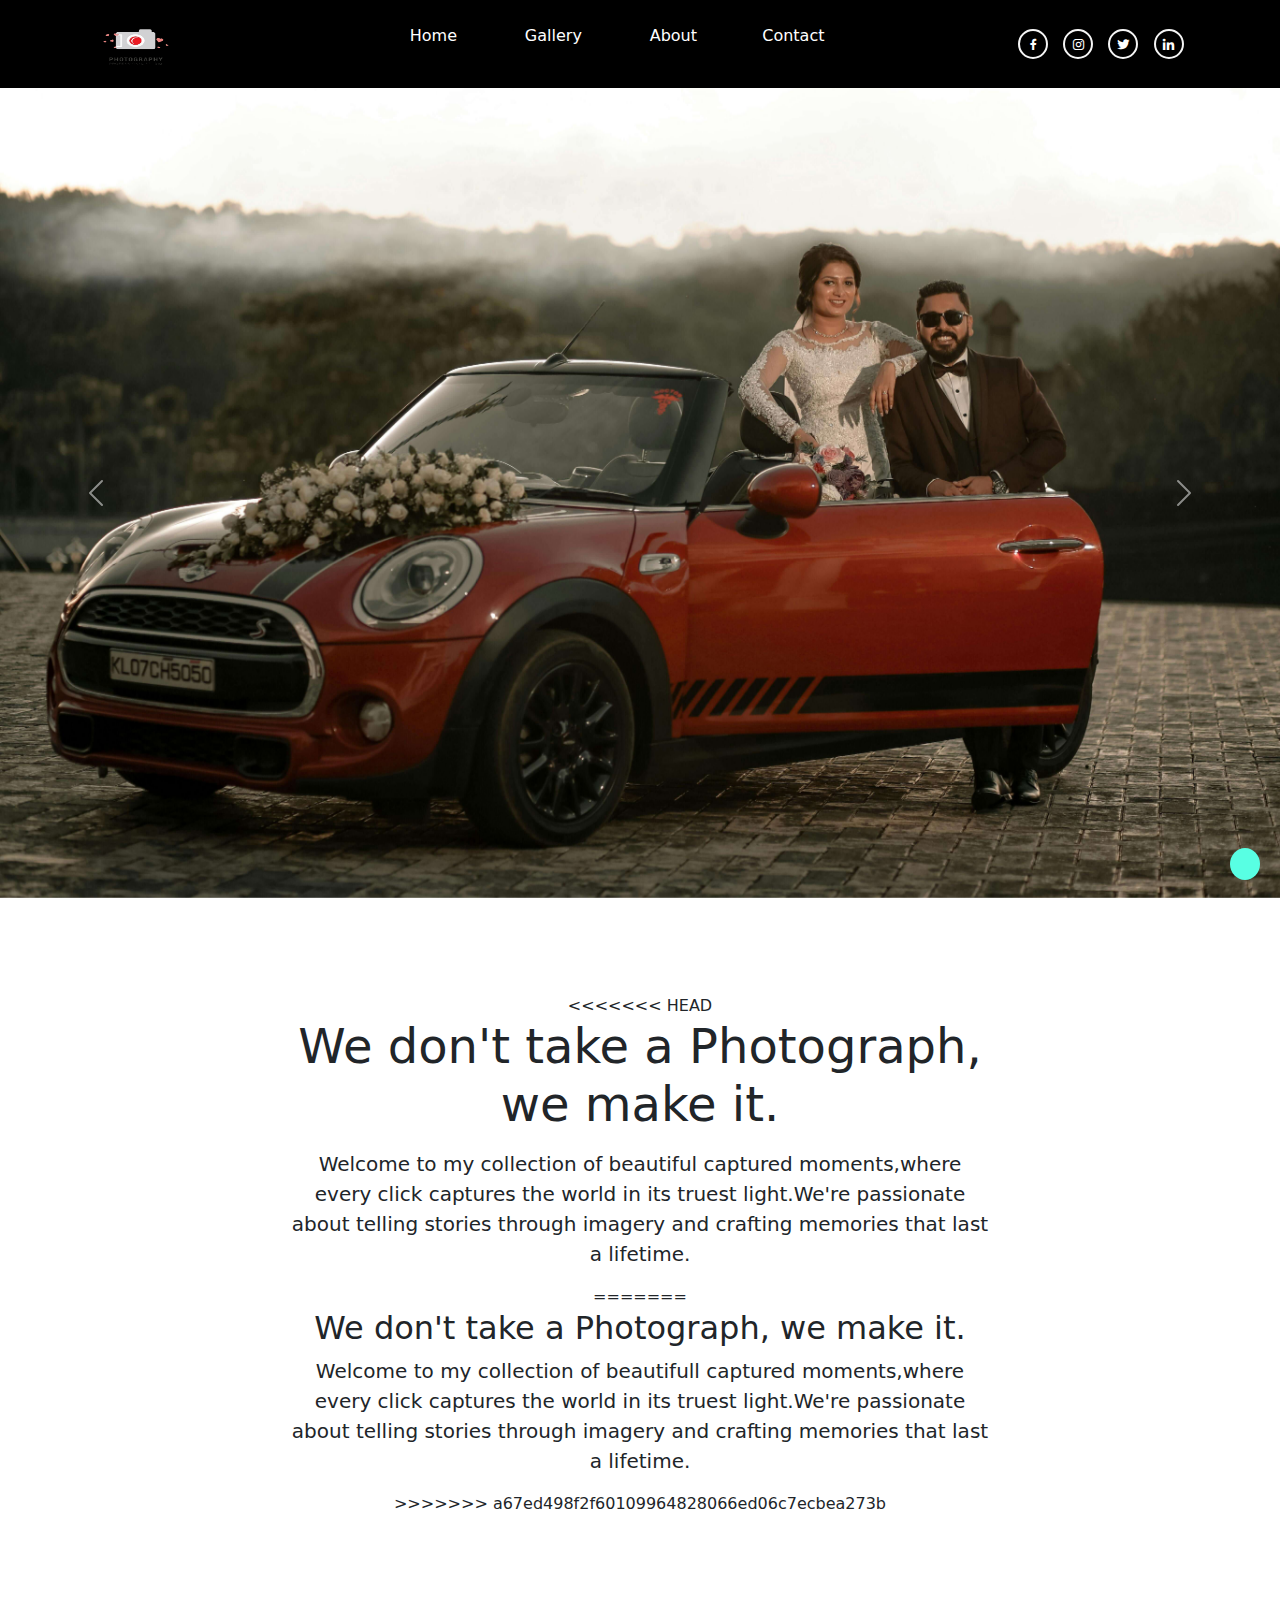
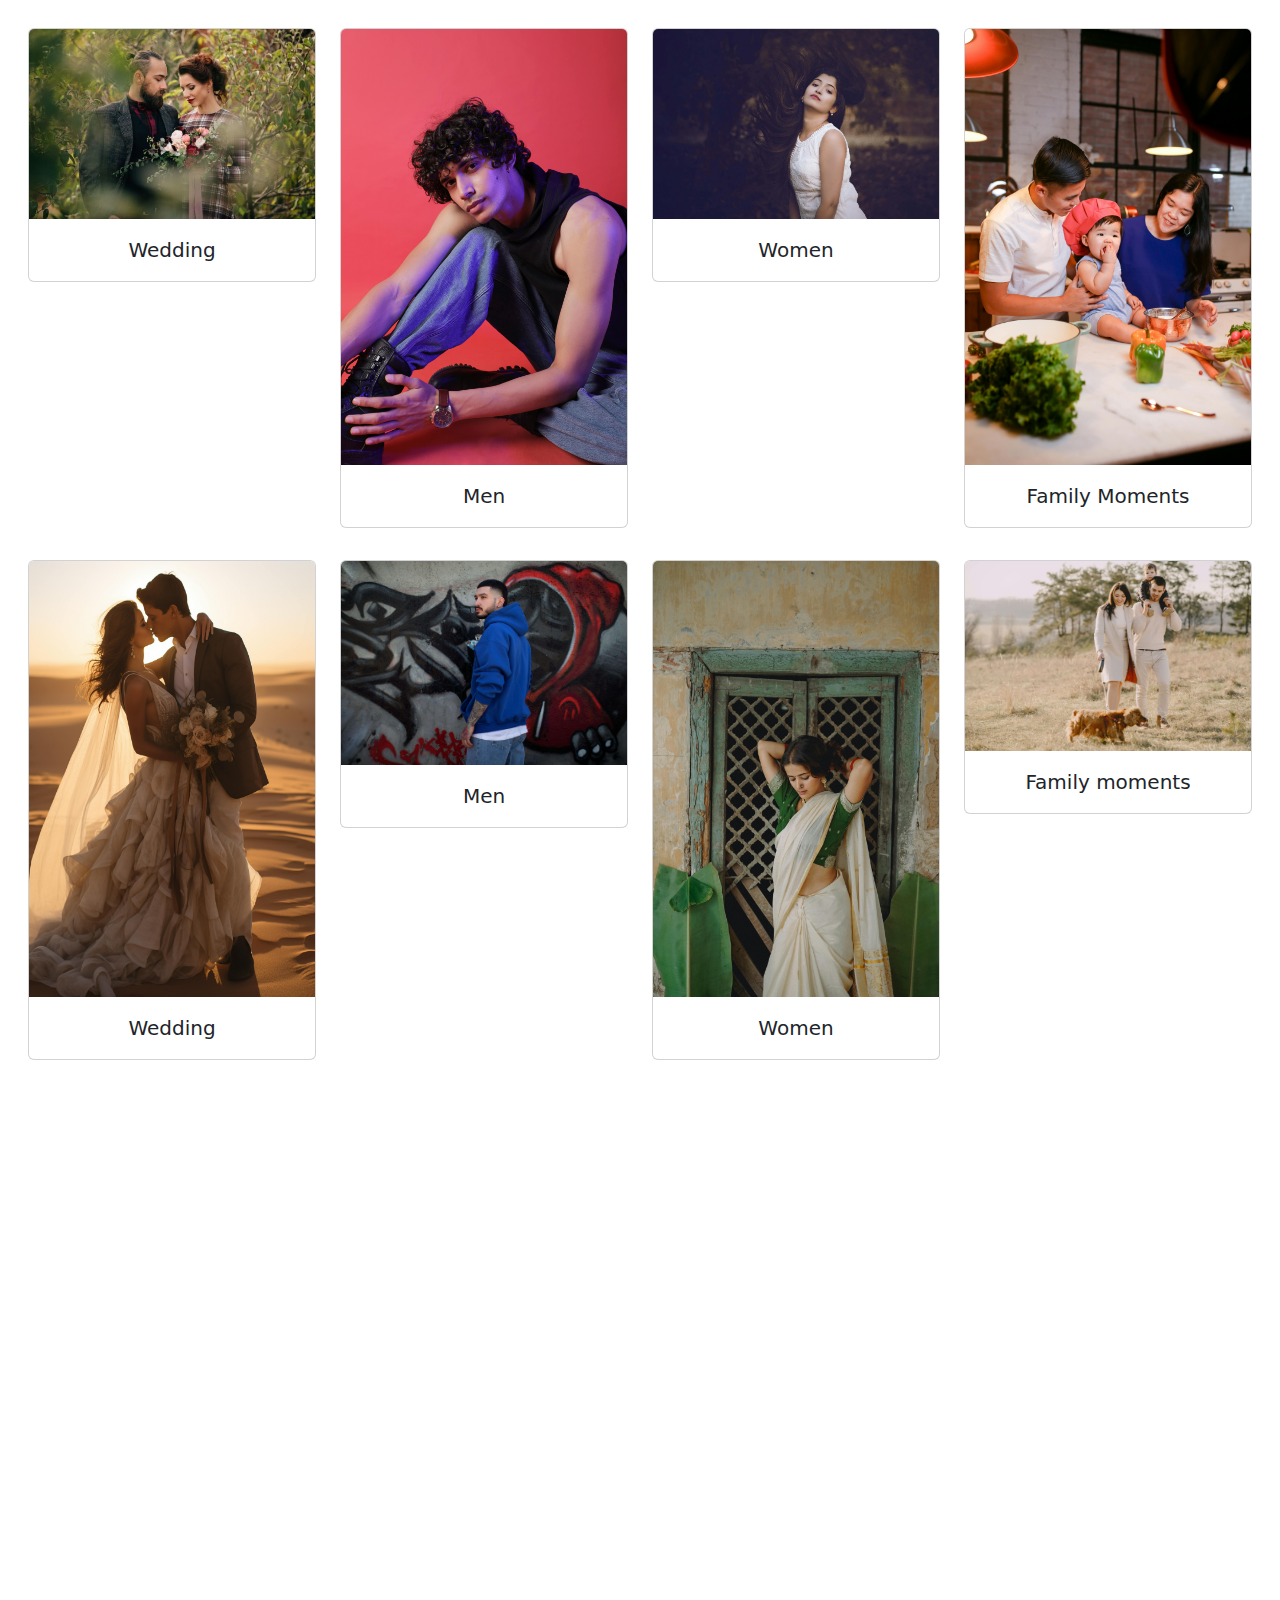
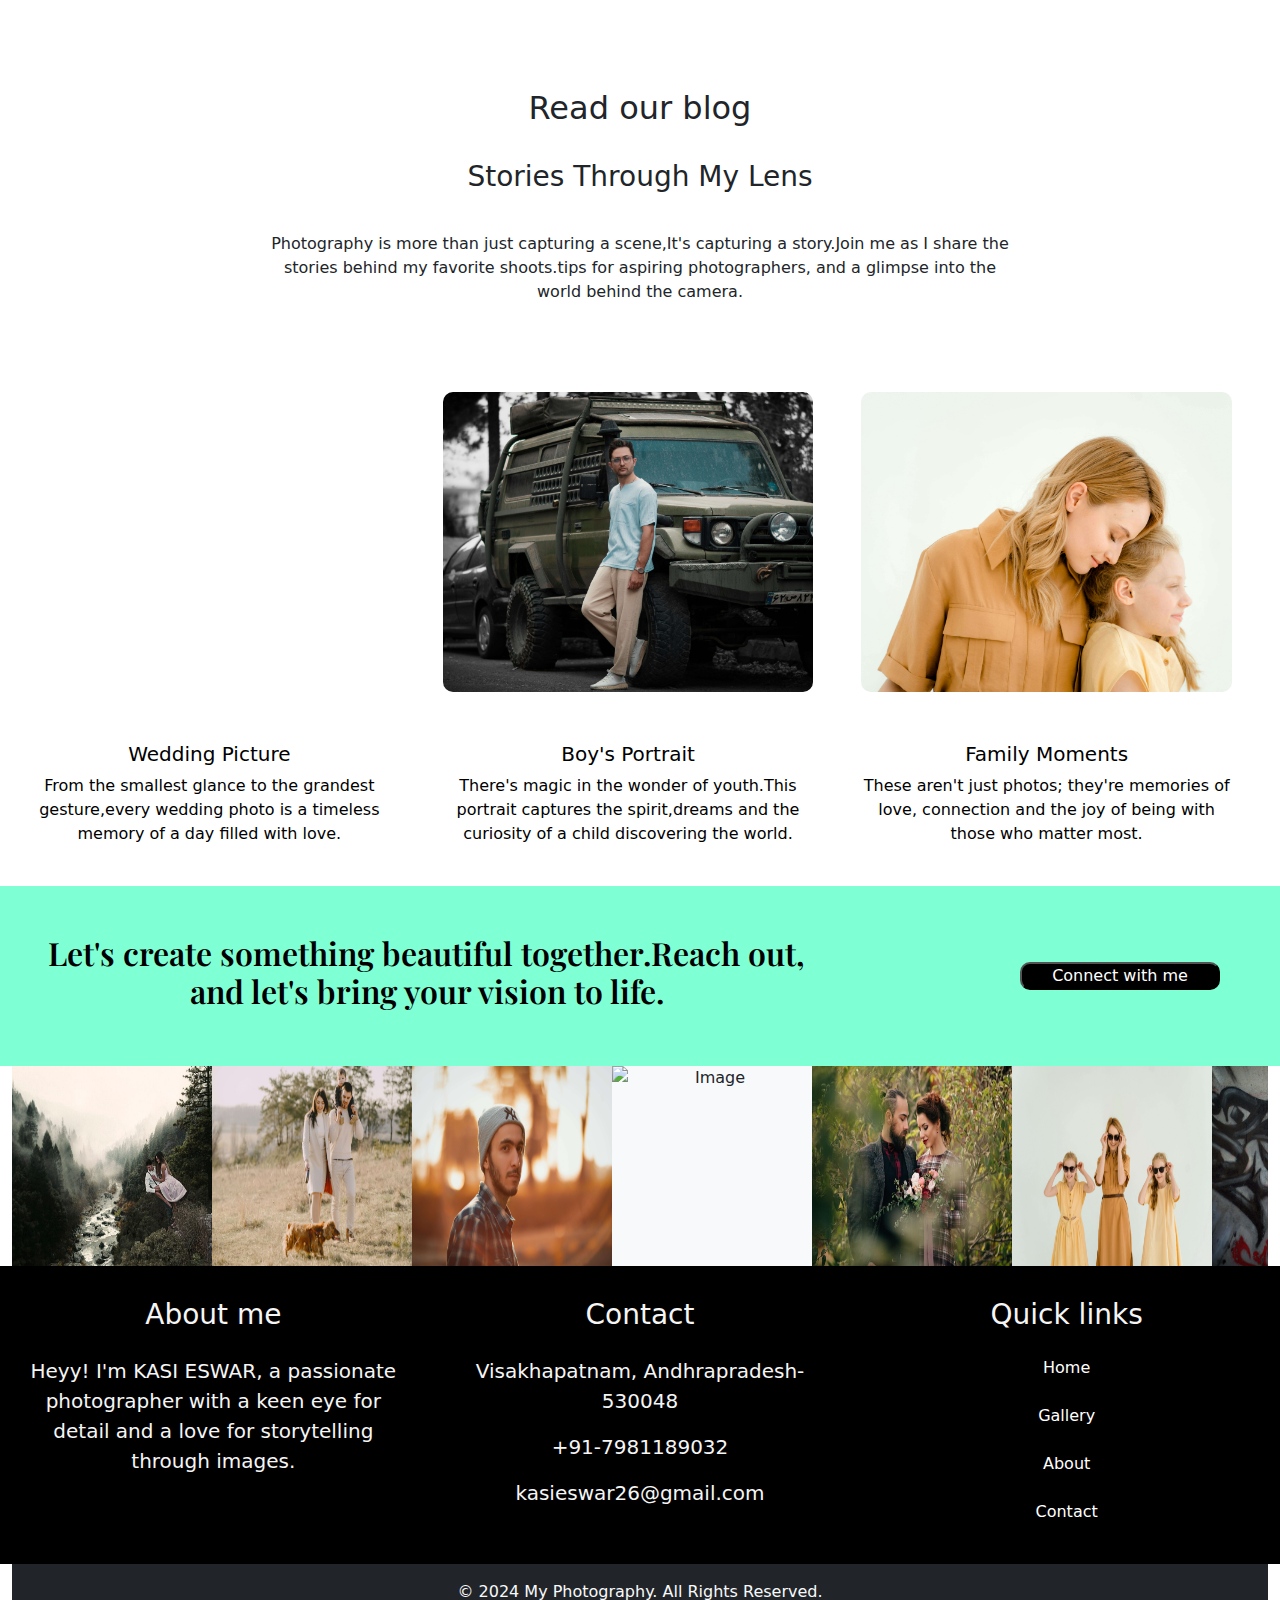
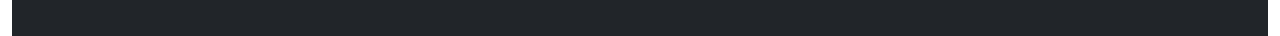
==== commit 68201f80: "resolved conflicts" ====
--- a/index.html
+++ b/index.html
@@ -69,15 +69,20 @@
       <div class="row p-5 m-5" id="par1">
         <div class="col-2"></div>
         <div class="col-8 text-center">
+<<<<<<< HEAD
           <p class="display-5">We don't take a Photograph, we make it.</p>
           <p class="lead">Welcome to my collection of beautiful captured moments,where every click captures the world in its truest light.We're passionate about telling stories through imagery and crafting memories that last a lifetime.</p>
+=======
+          <p class="h2">We don't take a Photograph, we make it.</p>
+          <p class="lead">Welcome to my collection of beautifull captured moments,where every click captures the world in its truest light.We're passionate about telling stories through imagery and crafting memories that last a lifetime.</p>
+>>>>>>> a67ed498f2f60109964828066ed06c7ecbea273b
         </div>
         <div class="col-2"></div>
       </div>
 
       <!--Images Section-->
 
-      <div class="img1 p-5">
+      <div class="img1 p-3">
         <div class="card" style="width: 18rem;" >
           <img src="./images/couple6.jpg" class="card-img-top" alt="image" >
           <div class="card-body">
@@ -107,7 +112,7 @@
         </div>
       </div>
 
-      <div class="img1 p-5">
+      <div class="img1 p-3">
         <div class="card" style="width: 18rem;" id="sec">
           <img src="./images/portraits/couple3.jpg" class="card-img-top h-100" alt="image">
           <div class="card-body">
@@ -233,7 +238,7 @@
           <h3 class="p-3">Quick links</h3>
           <a href="#"><li>Home</li></a>
           <a href="#gallery"><li>Gallery</li></a>
-          <a href="#about"><li>About</li></a>
+          <a href="#"><li>About</li></a>
           <a href="#contact"><li>Contact</li></a>
         </div>
       </div>
--- a/style.css
+++ b/style.css
@@ -8,29 +8,26 @@
     font-style: normal;
   }
 
-
 font-family: "Playfair Display", serif;
 font-optical-sizing: auto;
 font-weight: 800;
 font-style: normal;
 
-
   font-family: "Playfair Display", serif;
   font-optical-sizing: auto;
   font-weight: 600;
   font-style: normal;*/
-
 *{
     margin: 0;
     padding: 0;
 }
 
 body{
+    scroll-behavior: smooth;
     margin: 0;
     padding: 0;
     overflow-x: hidden;
-    font-family: "Faculty Glyphic", sans-serif;
-    font-weight: 400;
+    
 }
 
 #carone{
@@ -47,12 +44,7 @@
     height: auto;
 }
 
-#par1 .col-8 .h2{
-    font-family: "Playfair Display", serif;
-    font-optical-sizing: auto;
-    font-weight: 800;
-    font-style: normal;
-}
+
 
 .img1{
     display: flex;
@@ -81,27 +73,16 @@
     
 }
 
-#par2 .col-8 .h2{
-    font-family: "Playfair Display", serif;
-    font-optical-sizing: auto;
-    font-weight: 800;
-    font-style: normal;
-}
+
 
 .blog1 h2{
     padding: 25px;
-    font-family: "Playfair Display", serif;
-    font-optical-sizing: auto;
-    font-weight: 800;
-    font-style: normal;
+    
 }
 
 .blog1 h3{
     padding-bottom: 30px;
-    font-family: "Playfair Display", serif;
-    font-optical-sizing: auto;
-    font-weight: 600;
-    font-style: normal;
+    
 }
 
 .blog2 .image1{
@@ -136,12 +117,7 @@
     color: black;
 }
 
-.text-con h5{
-    font-family: "Playfair Display", serif;
-    font-optical-sizing: auto;
-    font-weight: 600;
-    font-style: normal;
-}
+
 
 .blog2 .image2{
     height: 300px;
--- a/header.css
+++ b/header.css
@@ -1,4 +1,4 @@
-@import url('https://fonts.googleapis.com/css2?family=Faculty+Glyphic&display=swap');
+
 
 
 *{
@@ -11,17 +11,15 @@
     padding: 0;
     width: 100%;
     overflow-x: hidden;
-    scroll-behavior: smooth;
-    font-family: "Faculty Glyphic", sans-serif;
-    font-weight: 400;
-    font-style: normal;
-}
+}
+
+    
 
 .top{
     background-color: rgb(88, 255, 227);
     color: black;
     border-radius: 50%;
-    height: 30px;
+    height: 32px;
     width: 30px;
     position: fixed;
     bottom: 0;
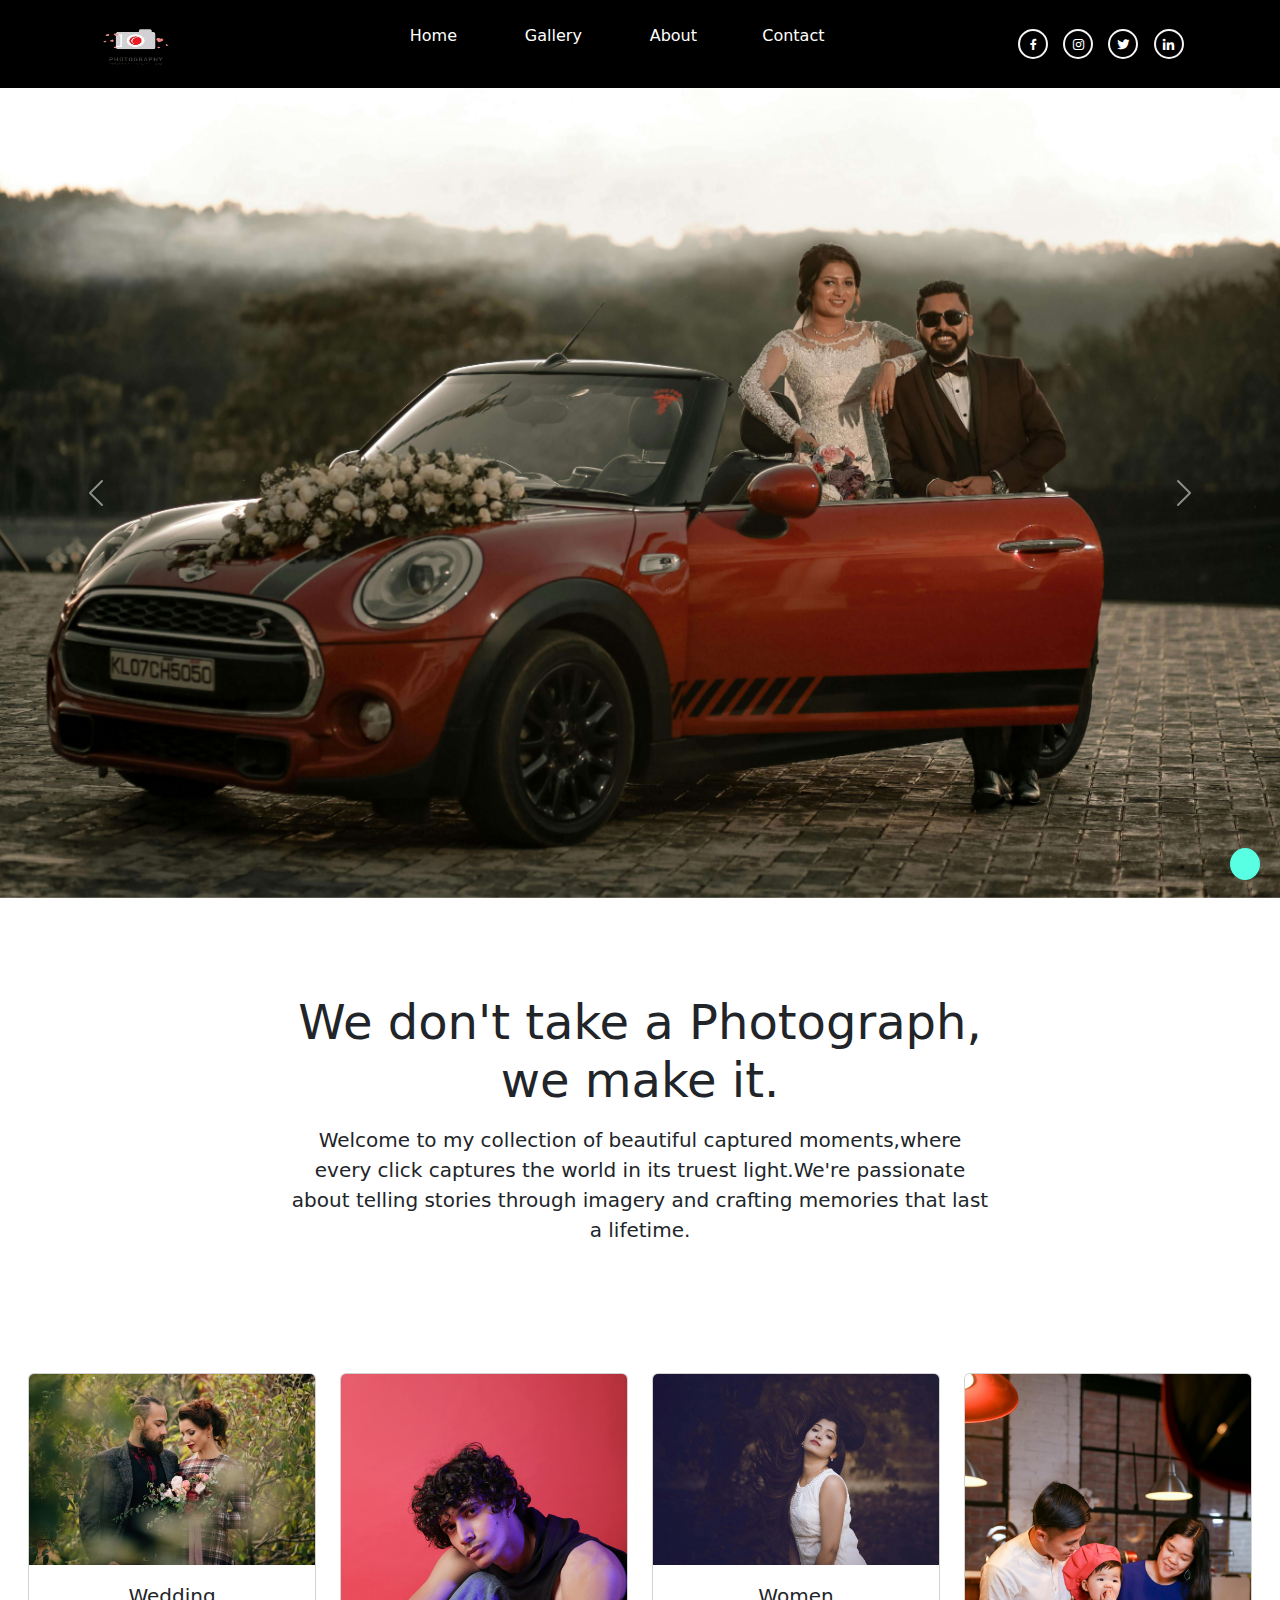
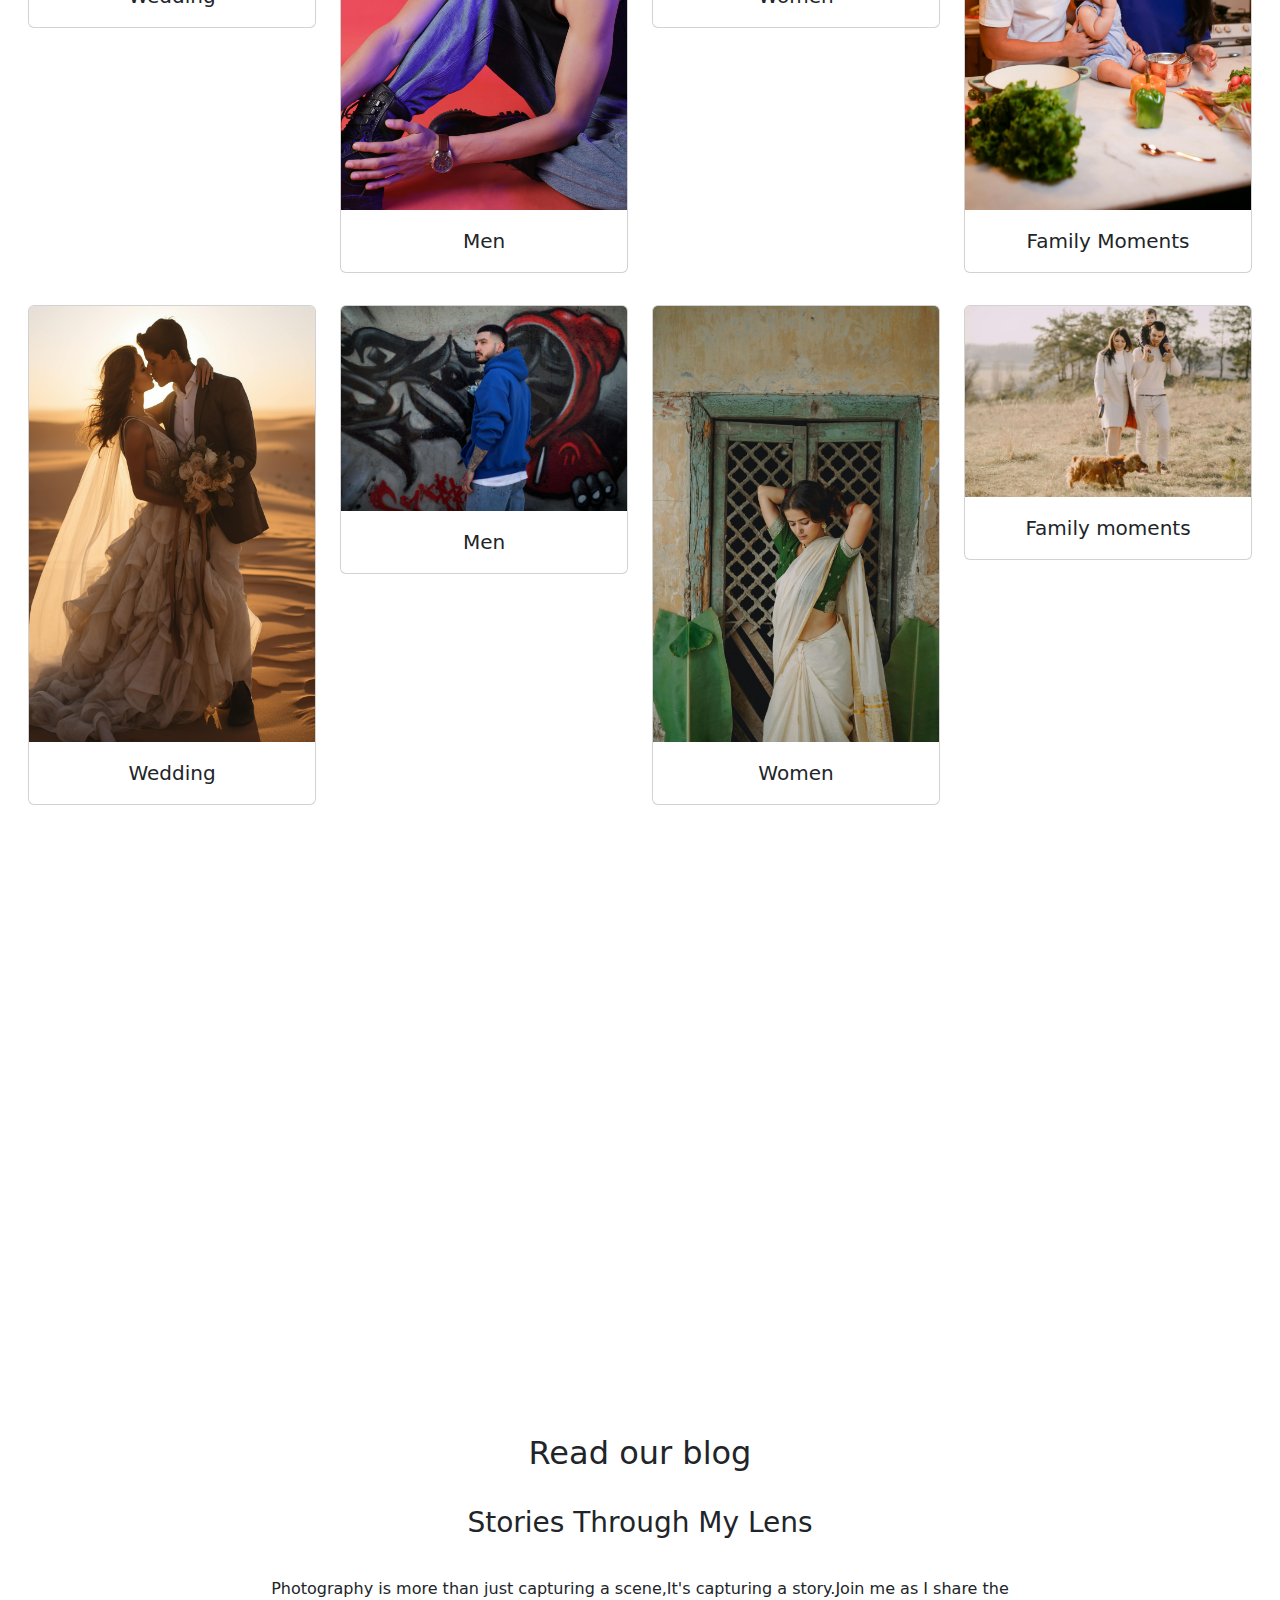
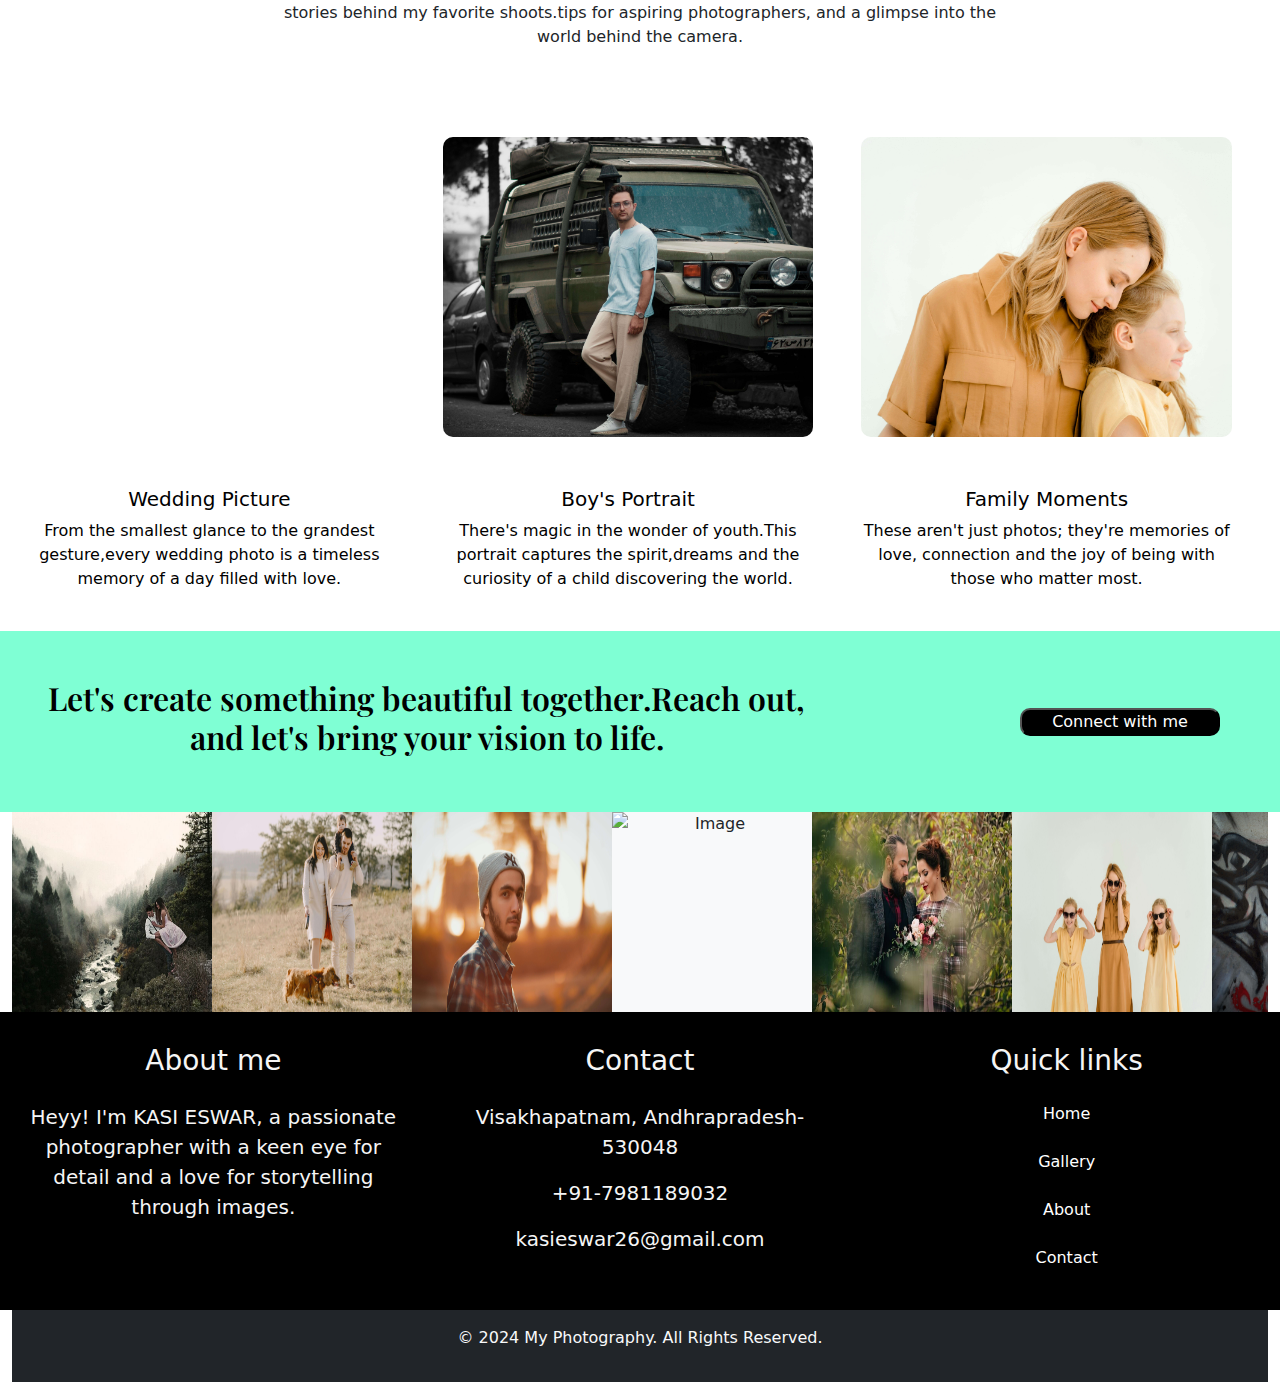
==== commit f5c7980f: "removed head" ====
--- a/index.html
+++ b/index.html
@@ -69,13 +69,8 @@
       <div class="row p-5 m-5" id="par1">
         <div class="col-2"></div>
         <div class="col-8 text-center">
-<<<<<<< HEAD
           <p class="display-5">We don't take a Photograph, we make it.</p>
           <p class="lead">Welcome to my collection of beautiful captured moments,where every click captures the world in its truest light.We're passionate about telling stories through imagery and crafting memories that last a lifetime.</p>
-=======
-          <p class="h2">We don't take a Photograph, we make it.</p>
-          <p class="lead">Welcome to my collection of beautifull captured moments,where every click captures the world in its truest light.We're passionate about telling stories through imagery and crafting memories that last a lifetime.</p>
->>>>>>> a67ed498f2f60109964828066ed06c7ecbea273b
         </div>
         <div class="col-2"></div>
       </div>
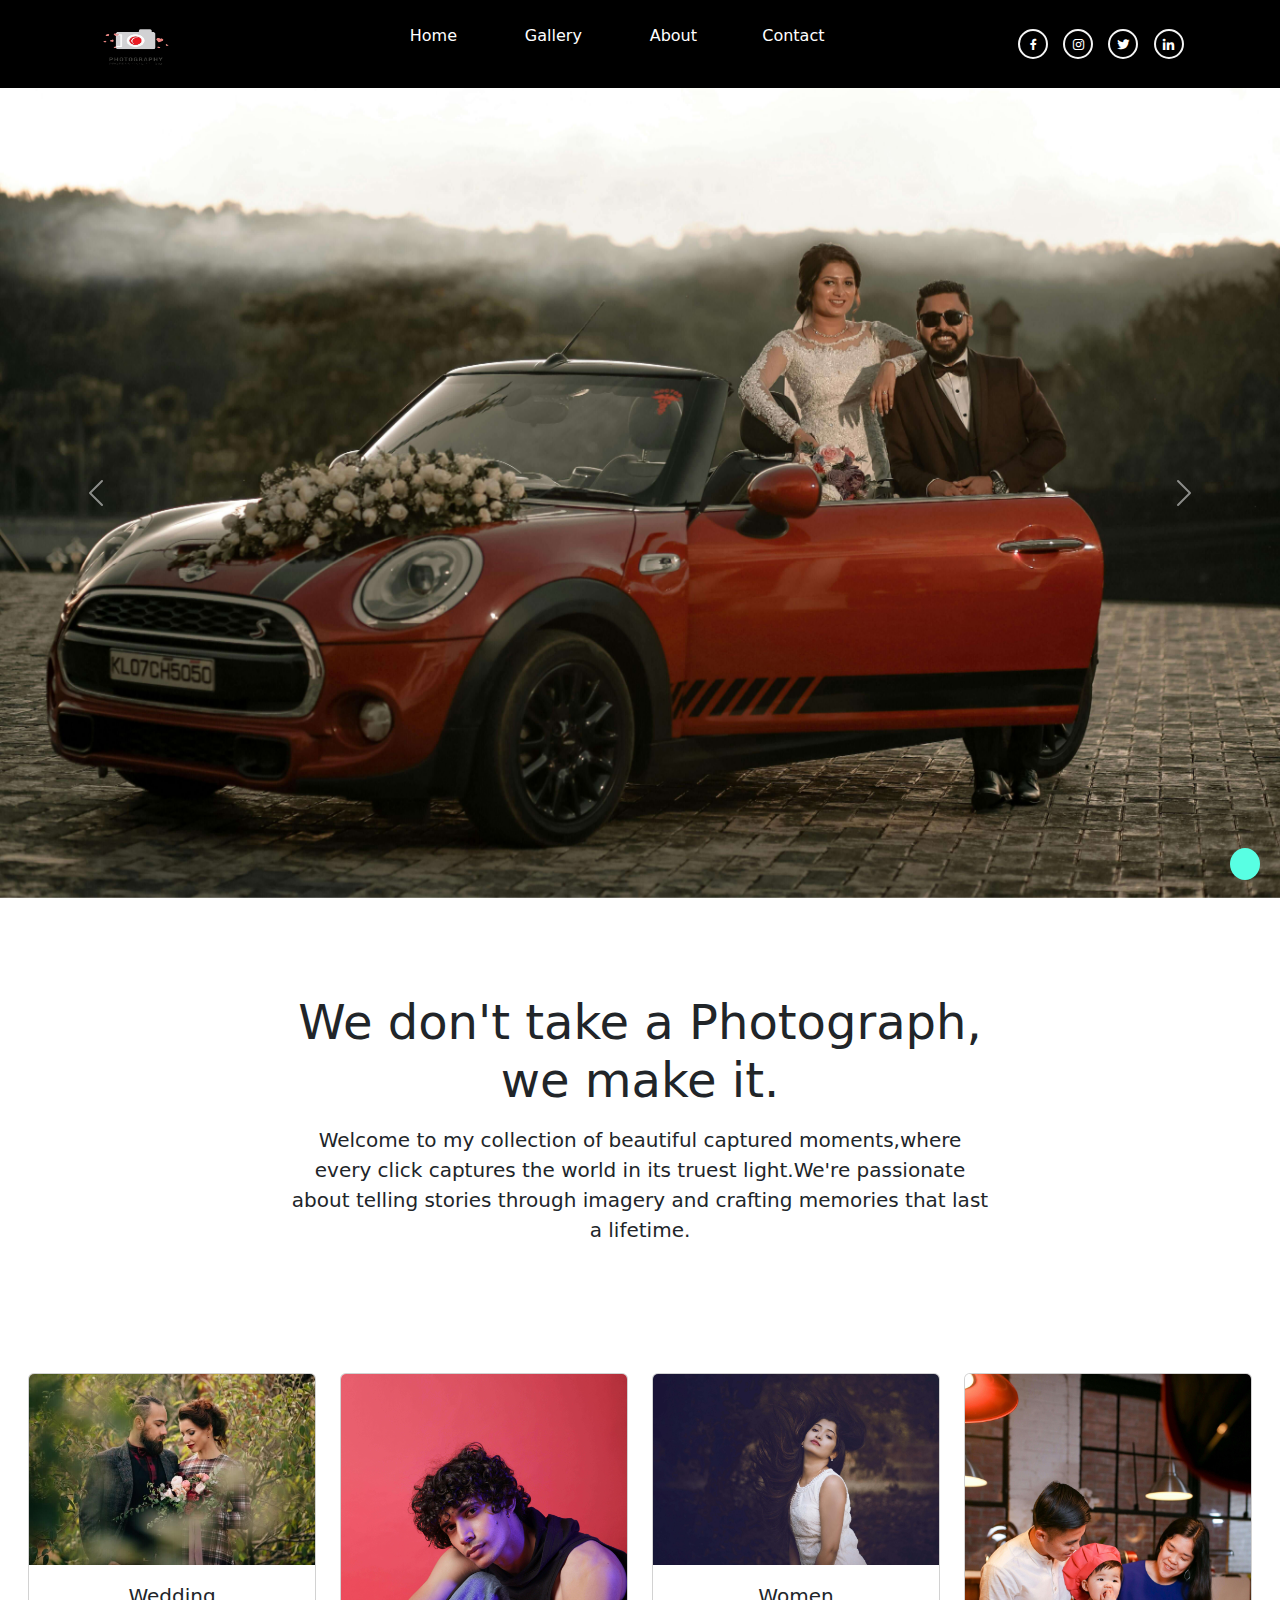
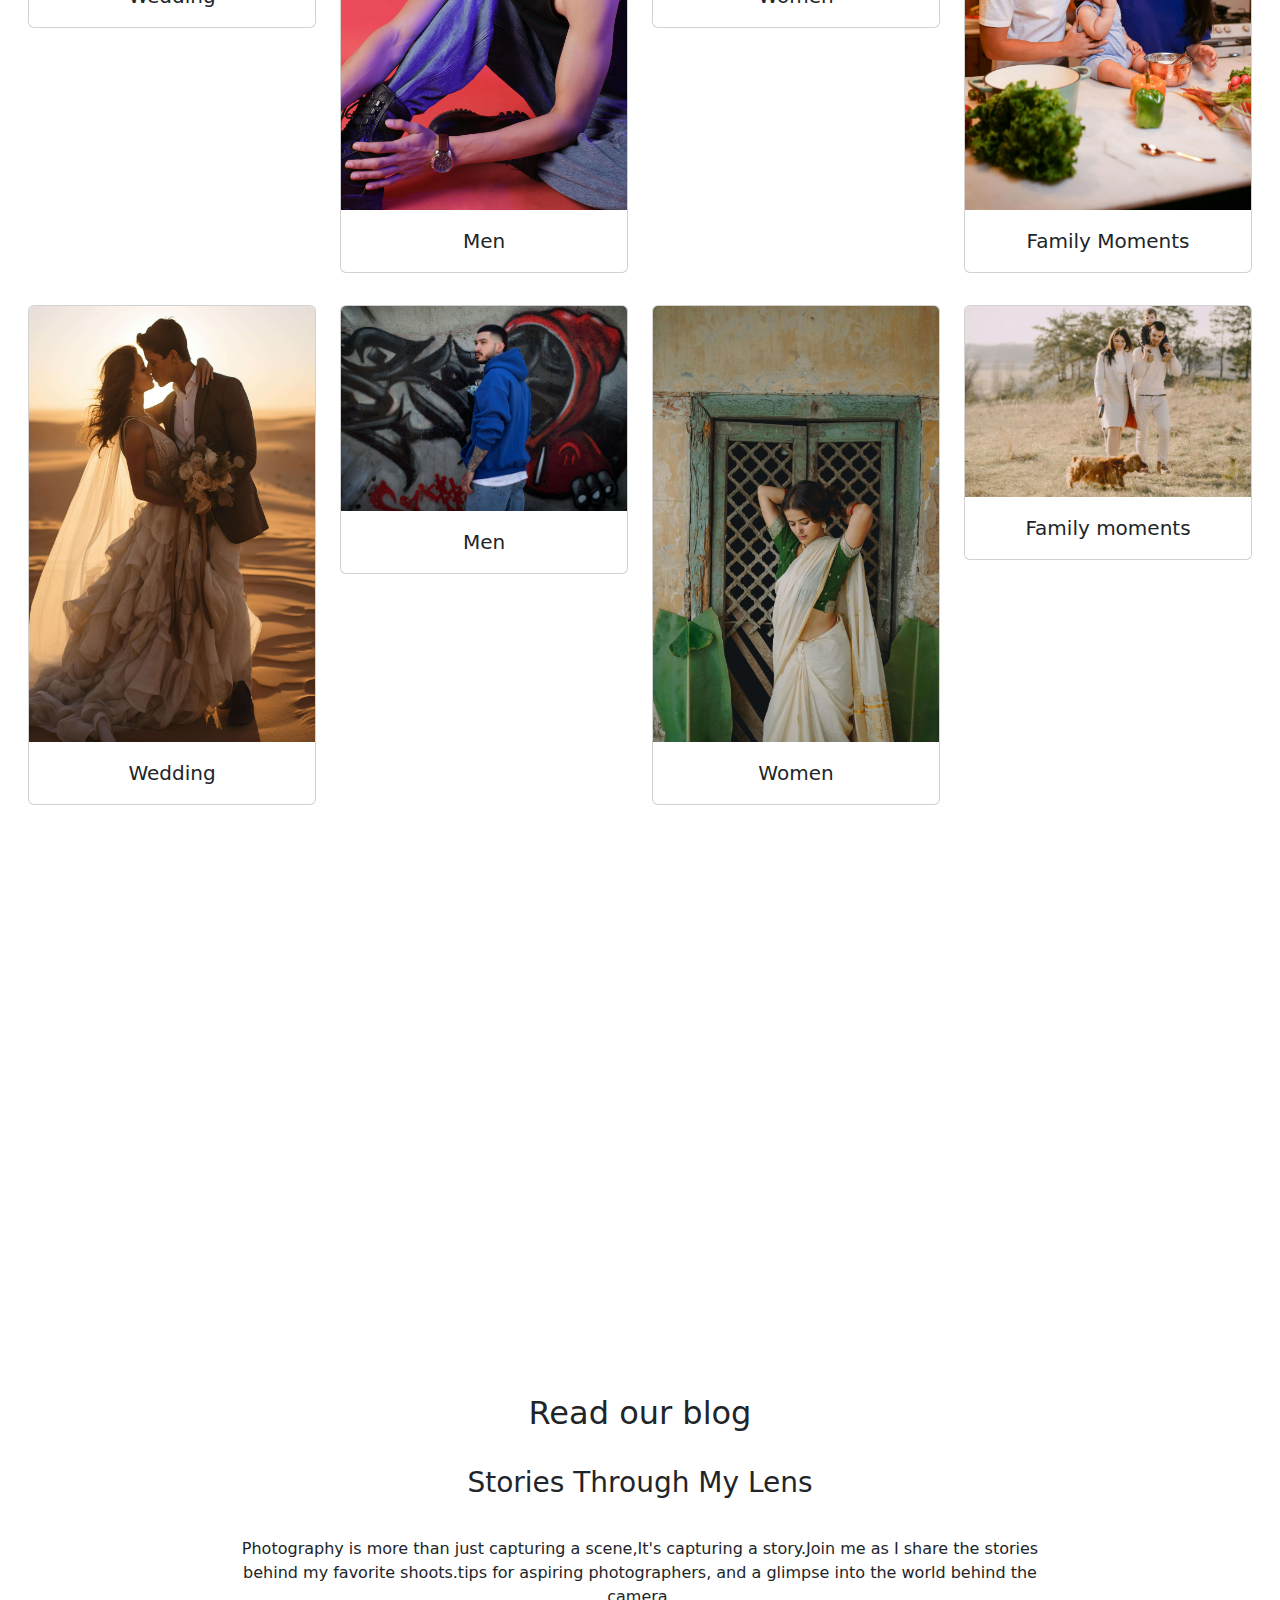
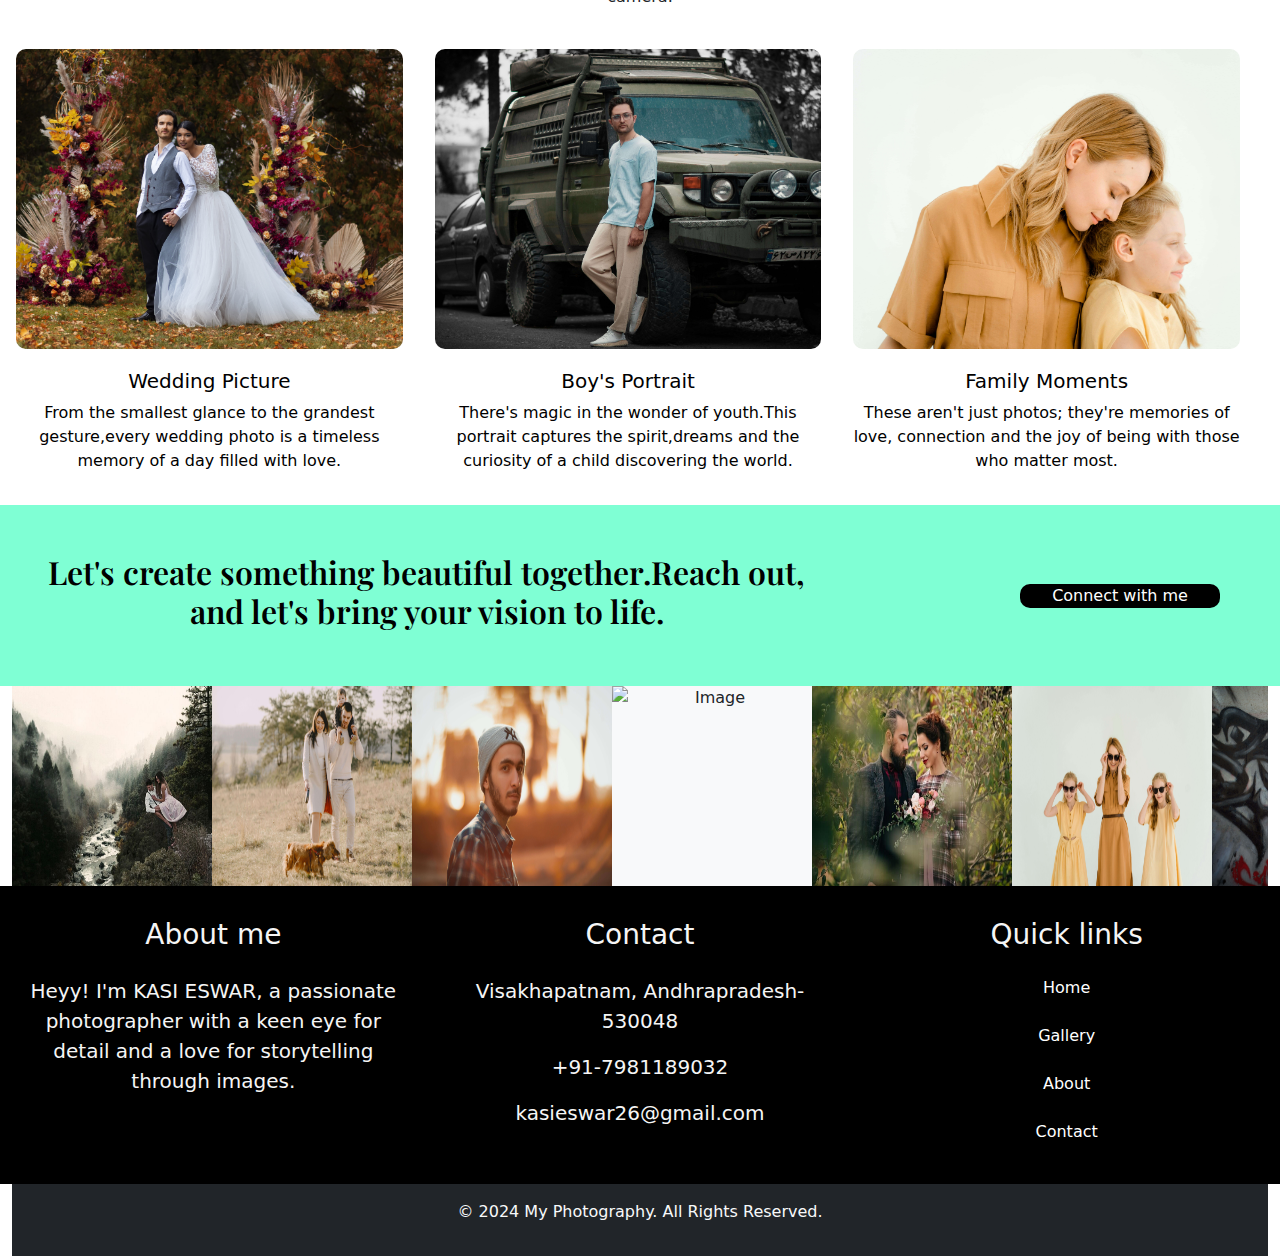
==== commit 22e85bb7: "today" ====
--- a/index.html
+++ b/index.html
@@ -24,7 +24,7 @@
         <ul>
           <a href="#" class="active"><li>Home</li></a>
           <a href="#"><li>Gallery</li></a>
-          <a href="#"><li>About</li></a>
+          <a href="about.html"><li>About</li></a>
           <a href="contact.html"><li>Contact</li></a>
         </ul>
         <div class="account">
@@ -153,7 +153,7 @@
       <div class="container-fluid">
         <div class="row">
           <div class="col-2"></div>
-          <div class="col-8 text-center p-5 blog1">
+          <div class="col-8 text-center p-2 blog1">
             <h2>Read our blog</h2>
             <h3>Stories Through My Lens</h3>
             <p>Photography is more than just capturing a scene,It's capturing a story.Join me as I share the stories behind my favorite shoots.tips for aspiring photographers, and a glimpse into the world behind the camera.</p>
@@ -161,21 +161,21 @@
           <div class="col-2"></div>
         
         <div class="row">
-          <div class="col-4 p-4 text-center blog2">
+          <div class="col-4 p-3 text-center blog2">
             <div class="image1"></div>
             <div class="text-con">
               <h5>Wedding Picture</h5>
               <p>From the smallest glance to the grandest gesture,every wedding photo is a timeless memory of a day filled with love.</p>
             </div>
         </div>
-          <div class="col-4 p-4 text-center blog2">
+          <div class="col-4 p-3 text-center blog2">
             <div class="image2"></div>
             <div class="text-con">
             <h5>Boy's Portrait</h5>
             <p>There's magic in the wonder of youth.This portrait captures the spirit,dreams and the curiosity of a child discovering the world.</p>
             </div>
           </div>
-          <div class="col-4 p-4 text-center blog2">
+          <div class="col-4 p-3 text-center blog2">
             <div class="image3"></div>
             <div class="text-con">
             <h5>Family Moments</h5>
@@ -189,9 +189,6 @@
       <div class="row" id="sec1">
         <div class="col-8 p-5 text-center" id="par3">
           <h2>Let's create something beautiful together.Reach out, and let's bring your vision to life.</h2>
-          <!--
-          <p class="lead">We'd love to hear from you! Whether it's a question, a project idea, or just a friendly hello, don,t hesitate to reach out.</p>
-          -->
         </div>
         <div class="col-1"></div>
         <div class="col-3 d-flex justify-content-center align-items-center">
--- a/style.css
+++ b/style.css
@@ -112,7 +112,7 @@
 }
 
 .text-con{
-    margin-top: 50px;
+    margin-top: 20px;
     font-size: 16px;
     color: black;
 }
@@ -189,6 +189,7 @@
     border-radius: 10px;
     height: auto;
     width: 200px;
+    border: none;
 }
 
 .bt:hover{
